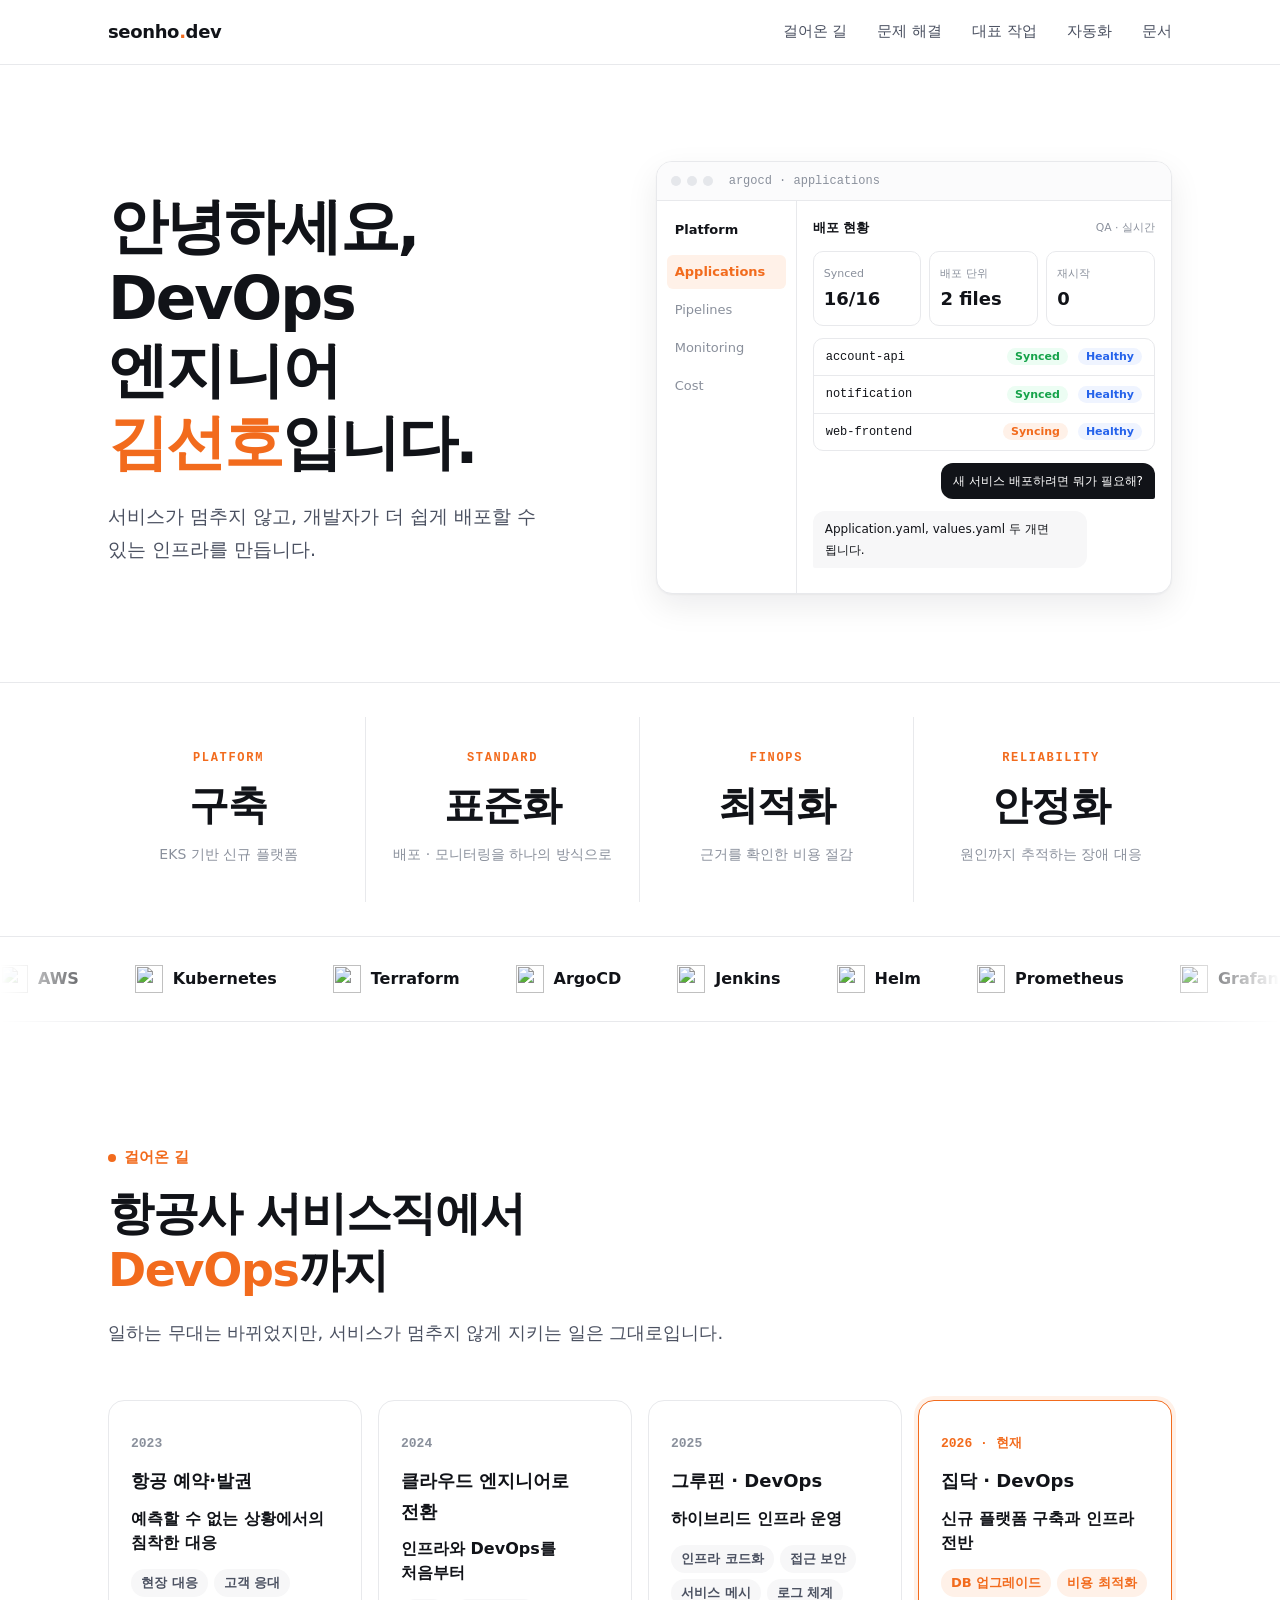
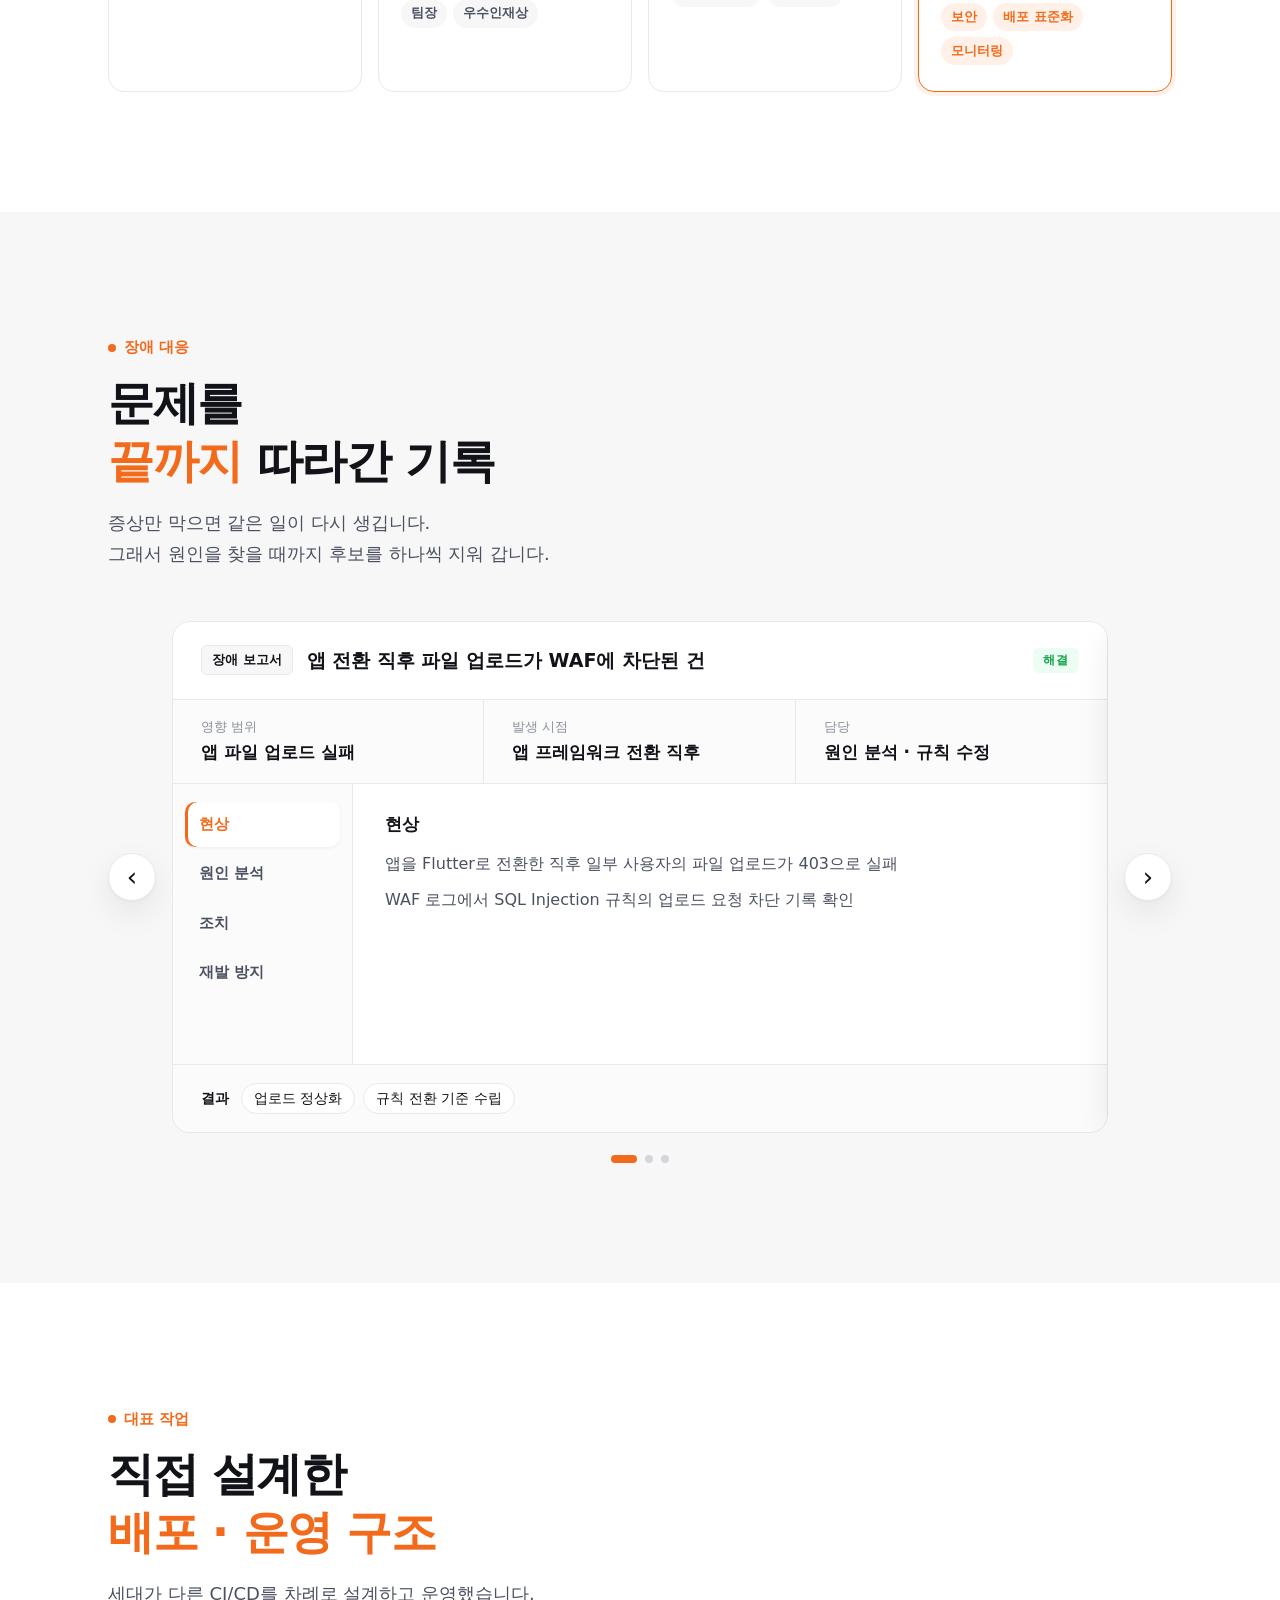
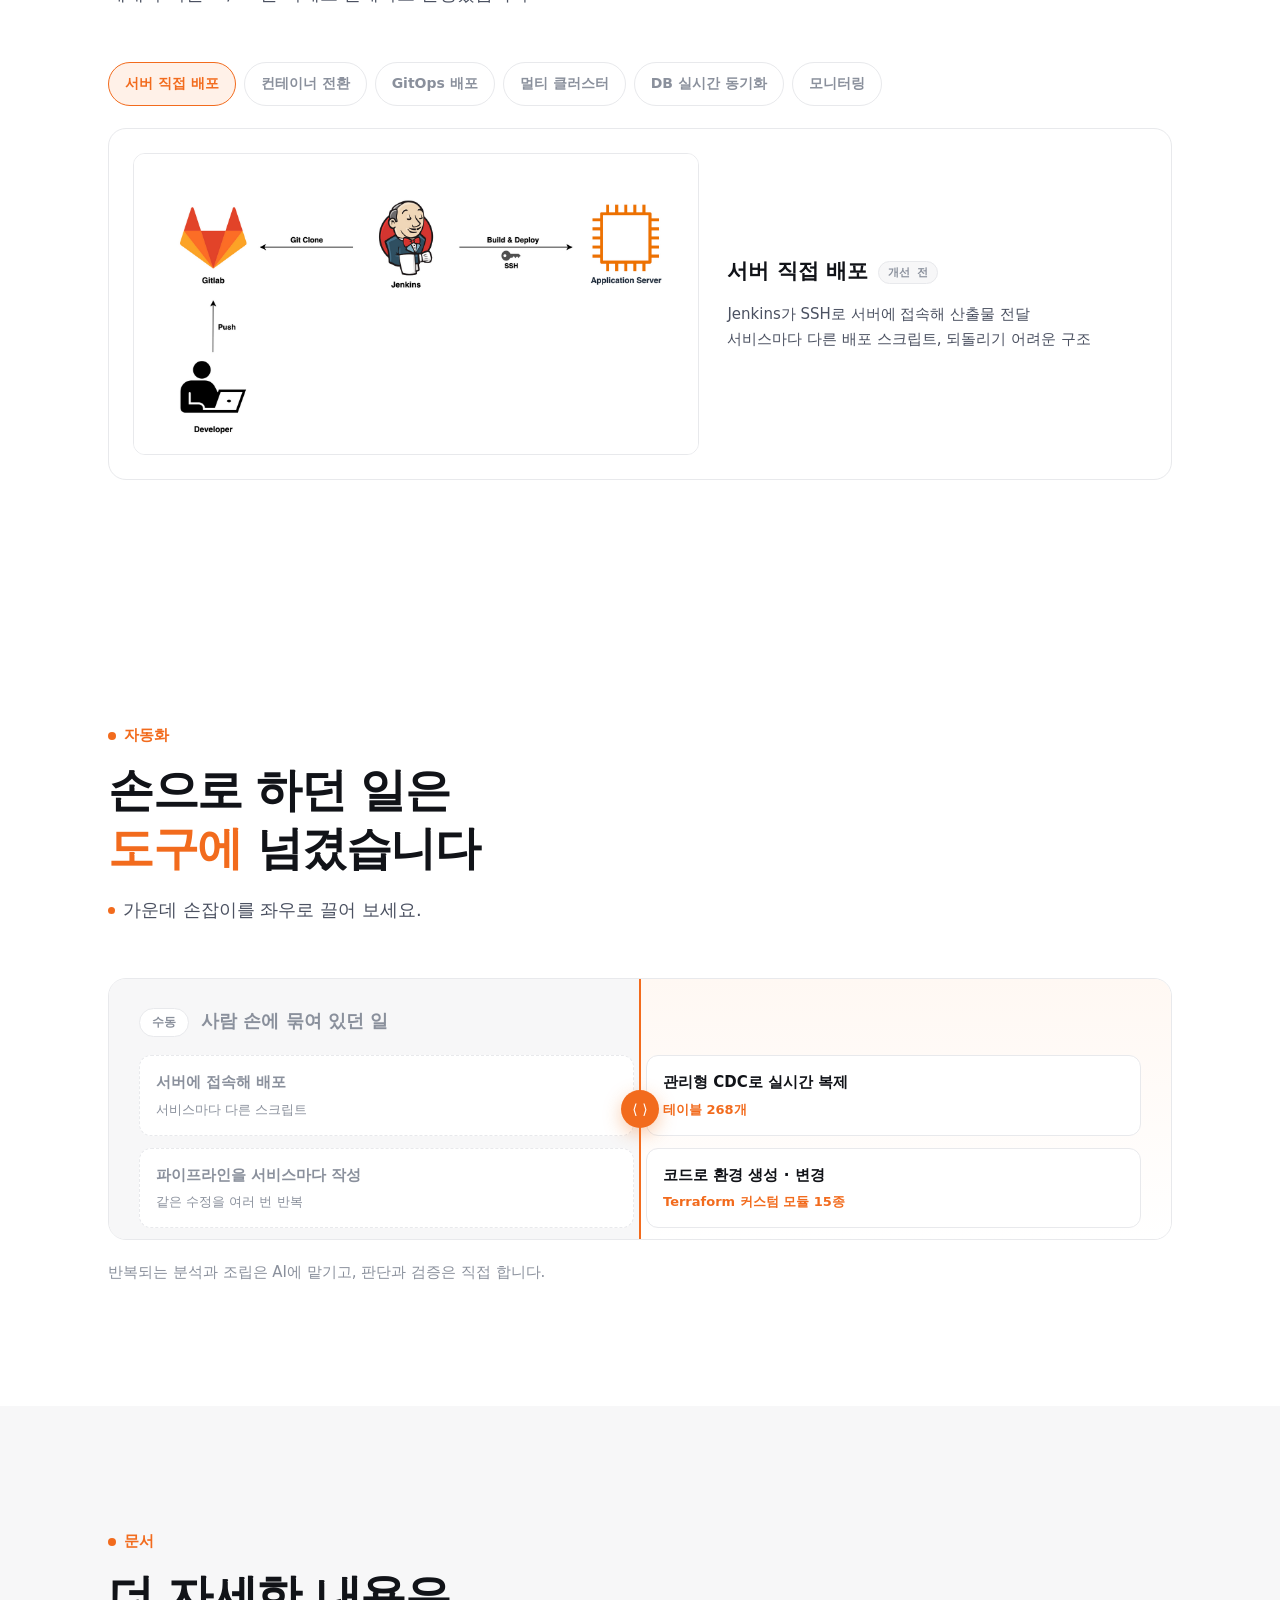
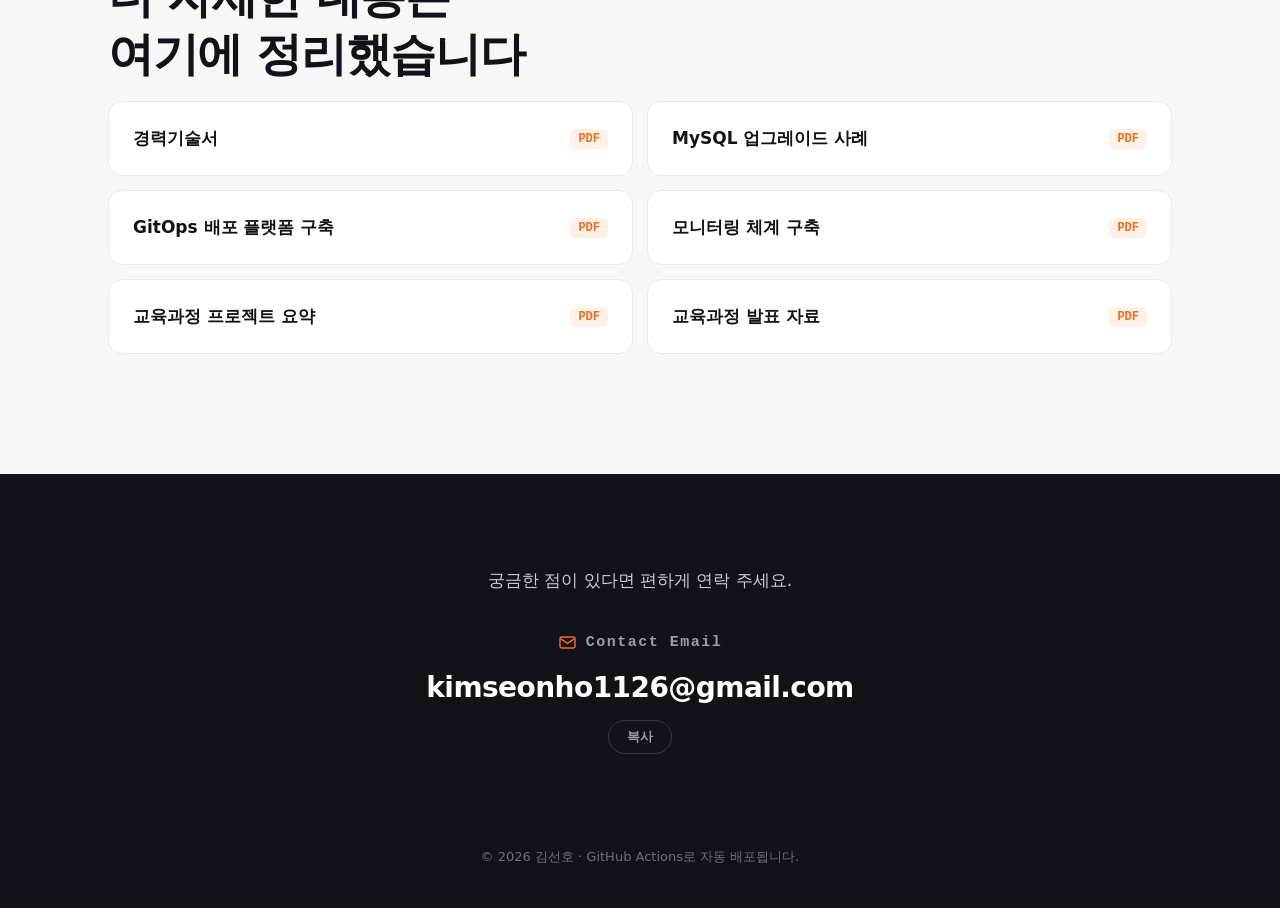
==== index.html @ 44453883 "deploy: initial (history reset)" ====
<!doctype html>
<html lang="ko">
<head>
<meta charset="utf-8">
<meta name="viewport" content="width=device-width, initial-scale=1">
<title>김선호 · DevOps Engineer</title>
<meta name="description" content="서비스가 멈추지 않고, 개발자가 더 쉽게 배포할 수 있는 인프라를 만드는 DevOps 엔지니어 김선호">
<meta property="og:title" content="김선호 · DevOps Engineer">
<meta property="og:description" content="AWS, Kubernetes, Terraform, GitOps 기반 인프라 구축과 운영">
<link rel="preconnect" href="https://cdn.jsdelivr.net" crossorigin>
<link rel="stylesheet" href="https://cdn.jsdelivr.net/gh/orioncactus/pretendard@v1.3.9/dist/web/variable/pretendardvariable-dynamic-subset.min.css">
<link rel="stylesheet" href="assets/style.css">
</head>
<body>
<a class="skip" href="#story">본문으로 건너뛰기</a>

<header class="top">
  <div class="wrap">
    <a href="#" class="logo">seonho<span class="accent">.</span>dev</a>
    <nav aria-label="섹션 이동">
      <a href="#story">걸어온 길</a><a href="#how">문제 해결</a><a href="#work">대표 작업</a><a href="#auto">자동화</a><a href="#docs">문서</a>
    </nav>
  </div>
</header>

<!-- HERO -->
<section class="hero">
  <div class="wrap">
    <div>
      <h1>안녕하세요,<br>DevOps 엔지니어<br><span class="accent">김선호</span>입니다.</h1>
      <p class="lead">서비스가 멈추지 않고, 개발자가 더 쉽게 배포할 수 있는 인프라를 만듭니다.</p>
    </div>

    <figure>
      <div class="mock">
        <div class="mock-bar" aria-hidden="true"><i></i><i></i><i></i><span id="mock-path">argocd · applications</span></div>
        <div class="mock-body">
          <div class="mock-side" role="tablist" aria-label="플랫폼 화면">
            <b>Platform</b>
            <button role="tab" class="on" aria-selected="true" aria-controls="tab-apps" data-path="argocd · applications">Applications</button>
            <button role="tab" aria-selected="false" aria-controls="tab-pipe" data-path="jenkins · pipelines">Pipelines</button>
            <button role="tab" aria-selected="false" aria-controls="tab-mon" data-path="grafana · monitoring">Monitoring</button>
            <button role="tab" aria-selected="false" aria-controls="tab-cost" data-path="billing · cost">Cost</button>
          </div>

          <div class="mock-main" id="tab-apps" role="tabpanel">
            <div class="mock-title">배포 현황 <small>QA · 실시간</small></div>
            <div class="kpis">
              <div><em>Synced</em><b>16/16</b></div>
              <div><em>배포 단위</em><b>2 files</b></div>
              <div><em>재시작</em><b>0</b></div>
            </div>
            <div class="apps">
              <div>account-api<span class="pill sync">Synced</span><span class="pill heal">Healthy</span></div>
              <div>notification<span class="pill sync">Synced</span><span class="pill heal">Healthy</span></div>
              <div>web-frontend<span class="pill run">Syncing</span><span class="pill heal">Healthy</span></div>
            </div>
            <div class="chat">새 서비스 배포하려면 뭐가 필요해?</div>
            <div class="chat bot">Application.yaml, values.yaml 두 개면 됩니다.</div>
          </div>

          <div class="mock-main" id="tab-pipe" role="tabpanel" hidden>
            <div class="mock-title">QA 배포 파이프라인 <small>Shared Library</small></div>
            <div class="stages">
              <span class="ok">Build</span><span class="ok">Push</span><span class="ok">GitOps</span><span class="ok">Sync</span>
            </div>
            <div class="apps">
              <div>#56 qa-917d21b3<span class="pill sync">Success</span><span class="pill heal">1m 42s</span></div>
              <div>#55 qa-3a9c01e4<span class="pill sync">Success</span><span class="pill heal">1m 38s</span></div>
              <div>#54 qa-8b72d6f0<span class="pill sync">Success</span><span class="pill heal">1m 51s</span></div>
            </div>
            <div class="chat bot">운영 배포는 승인 후 Deploy Job에서 진행됩니다.</div>
          </div>

          <div class="mock-main" id="tab-mon" role="tabpanel" hidden>
            <div class="mock-title">서비스 상태 <small>Prometheus · Loki</small></div>
            <div class="kpis">
              <div><em>Targets</em><b>30/30</b></div>
              <div><em>Service UP</em><b>40/40</b></div>
              <div><em>Firing</em><b>0</b></div>
            </div>
            <div class="spark" aria-hidden="true">
              <i style="height:38%"></i><i style="height:44%"></i><i style="height:40%"></i><i style="height:52%"></i><i style="height:47%"></i><i style="height:35%"></i><i style="height:42%"></i><i style="height:58%"></i><i style="height:45%"></i><i style="height:39%"></i><i style="height:50%"></i><i style="height:43%"></i><i style="height:36%"></i><i style="height:48%"></i><i style="height:41%"></i><i style="height:37%"></i>
            </div>
            <div class="chat bot">서비스 포트가 응답하지 않으면 Slack으로 바로 알립니다.</div>
          </div>

          <div class="mock-main" id="tab-cost" role="tabpanel" hidden>
            <div class="mock-title">RDS 월 비용 <small>업그레이드 전 · 후</small></div>
            <div class="bars">
              <div><span>Before</span><i style="width:100%"></i><b>100</b></div>
              <div><span>After</span><i class="after" style="width:43%"></i><b>43</b></div>
            </div>
            <div class="kpis two">
              <div><em>절감률</em><b>-57%</b></div>
              <div><em>유휴 리소스</em><b>정리</b></div>
            </div>
            <div class="chat bot">지우기 전에 트래픽 로그로 미사용부터 확인했습니다.</div>
          </div>
        </div>
      </div>
    </figure>
  </div>
</section>

<!-- 숫자 -->
<section class="stats" aria-label="주요 역량">
  <div class="wrap">
    <div><em>PLATFORM</em><b>구축</b><small>EKS 기반 신규 플랫폼</small></div>
    <div><em>STANDARD</em><b>표준화</b><small>배포 · 모니터링을 하나의 방식으로</small></div>
    <div><em>FINOPS</em><b>최적화</b><small>근거를 확인한 비용 절감</small></div>
    <div><em>RELIABILITY</em><b>안정화</b><small>원인까지 추적하는 장애 대응</small></div>
  </div>
</section>

<!-- 도구 로고 띠 -->
<div class="marquee" aria-label="주로 쓰는 도구">
  <ul>
    <li><img src="https://cdn.jsdelivr.net/gh/devicons/devicon@v2.16.0/icons/amazonwebservices/amazonwebservices-original-wordmark.svg" alt="">AWS</li>
    <li><img src="https://cdn.jsdelivr.net/gh/devicons/devicon@v2.16.0/icons/kubernetes/kubernetes-original.svg" alt="">Kubernetes</li>
    <li><img src="https://cdn.jsdelivr.net/gh/devicons/devicon@v2.16.0/icons/terraform/terraform-original.svg" alt="">Terraform</li>
    <li><img src="https://cdn.jsdelivr.net/gh/devicons/devicon@v2.16.0/icons/argocd/argocd-original.svg" alt="">ArgoCD</li>
    <li><img src="https://cdn.jsdelivr.net/gh/devicons/devicon@v2.16.0/icons/jenkins/jenkins-original.svg" alt="">Jenkins</li>
    <li><img src="https://cdn.jsdelivr.net/gh/devicons/devicon@v2.16.0/icons/helm/helm-original.svg" alt="">Helm</li>
    <li><img src="https://cdn.jsdelivr.net/gh/devicons/devicon@v2.16.0/icons/prometheus/prometheus-original.svg" alt="">Prometheus</li>
    <li><img src="https://cdn.jsdelivr.net/gh/devicons/devicon@v2.16.0/icons/grafana/grafana-original.svg" alt="">Grafana</li>
    <li><img src="https://cdn.jsdelivr.net/gh/devicons/devicon@v2.16.0/icons/docker/docker-original.svg" alt="">Docker</li>
    <li><img src="https://cdn.jsdelivr.net/gh/devicons/devicon@v2.16.0/icons/mysql/mysql-original.svg" alt="">MySQL</li>
    <li><img src="https://cdn.jsdelivr.net/gh/devicons/devicon@v2.16.0/icons/githubactions/githubactions-original.svg" alt="">GitHub Actions</li>
    <!-- 끊김 없이 흐르도록 한 번 더 -->
    <li aria-hidden="true"><img src="https://cdn.jsdelivr.net/gh/devicons/devicon@v2.16.0/icons/amazonwebservices/amazonwebservices-original-wordmark.svg" alt="">AWS</li>
    <li aria-hidden="true"><img src="https://cdn.jsdelivr.net/gh/devicons/devicon@v2.16.0/icons/kubernetes/kubernetes-original.svg" alt="">Kubernetes</li>
    <li aria-hidden="true"><img src="https://cdn.jsdelivr.net/gh/devicons/devicon@v2.16.0/icons/terraform/terraform-original.svg" alt="">Terraform</li>
    <li aria-hidden="true"><img src="https://cdn.jsdelivr.net/gh/devicons/devicon@v2.16.0/icons/argocd/argocd-original.svg" alt="">ArgoCD</li>
    <li aria-hidden="true"><img src="https://cdn.jsdelivr.net/gh/devicons/devicon@v2.16.0/icons/jenkins/jenkins-original.svg" alt="">Jenkins</li>
    <li aria-hidden="true"><img src="https://cdn.jsdelivr.net/gh/devicons/devicon@v2.16.0/icons/helm/helm-original.svg" alt="">Helm</li>
    <li aria-hidden="true"><img src="https://cdn.jsdelivr.net/gh/devicons/devicon@v2.16.0/icons/prometheus/prometheus-original.svg" alt="">Prometheus</li>
    <li aria-hidden="true"><img src="https://cdn.jsdelivr.net/gh/devicons/devicon@v2.16.0/icons/grafana/grafana-original.svg" alt="">Grafana</li>
    <li aria-hidden="true"><img src="https://cdn.jsdelivr.net/gh/devicons/devicon@v2.16.0/icons/docker/docker-original.svg" alt="">Docker</li>
    <li aria-hidden="true"><img src="https://cdn.jsdelivr.net/gh/devicons/devicon@v2.16.0/icons/mysql/mysql-original.svg" alt="">MySQL</li>
    <li aria-hidden="true"><img src="https://cdn.jsdelivr.net/gh/devicons/devicon@v2.16.0/icons/githubactions/githubactions-original.svg" alt="">GitHub Actions</li>
  </ul>
</div>

<!-- 걸어온 길 -->
<section id="story" class="section reveal">
  <div class="wrap">
    <p class="eyebrow">걸어온 길</p>
    <h2>항공사 서비스직에서<br><span class="accent">DevOps</span>까지</h2>
    <p class="sub">일하는 무대는 바뀌었지만, 서비스가 멈추지 않게 지키는 일은 그대로입니다.</p>
    <div class="road">
      <article>
        <span class="yr">2023</span>
        <h3>항공 예약·발권</h3>
        <p class="one">예측할 수 없는 상황에서의 침착한 대응</p>
        <ul class="chips"><li>현장 대응</li><li>고객 응대</li></ul>
      </article>
      <article>
        <span class="yr">2024</span>
        <h3>클라우드 엔지니어로 전환</h3>
        <p class="one">인프라와 DevOps를 처음부터</p>
        <ul class="chips"><li>팀장</li><li>우수인재상</li></ul>
      </article>
      <article>
        <span class="yr">2025</span>
        <h3>그루핀 · DevOps</h3>
        <p class="one">하이브리드 인프라 운영</p>
        <ul class="chips"><li>인프라 코드화</li><li>접근 보안</li><li>서비스 메시</li><li>로그 체계</li></ul>
      </article>
      <article class="now">
        <span class="yr">2026 · 현재</span>
        <h3>집닥 · DevOps</h3>
        <p class="one">신규 플랫폼 구축과 인프라 전반</p>
        <ul class="chips"><li>DB 업그레이드</li><li>비용 최적화</li><li>보안</li><li>배포 표준화</li><li>모니터링</li></ul>
      </article>
    </div>
  </div>
</section>

<!-- 문제 해결 -->
<section id="how" class="section alt reveal">
  <div class="wrap">
    <p class="eyebrow">장애 대응</p>
    <h2>문제를<br><span class="accent">끝까지</span> 따라간 기록</h2>
    <p class="sub">증상만 막으면 같은 일이 다시 생깁니다.<br>그래서 원인을 찾을 때까지 후보를 하나씩 지워 갑니다.</p>

    <div class="carousel" aria-roledescription="carousel" aria-label="문제 해결 기록">
      <button class="nav-btn prev" aria-label="이전 기록">‹</button>
      <div class="viewport"><div class="track">
      <article class="incident slide" aria-roledescription="slide" aria-label="앱 전환 직후 파일 업로드가 WAF에 차단된 건">
        <header class="inc-head"><span class="doc-type">장애 보고서</span><h3>앱 전환 직후 파일 업로드가 WAF에 차단된 건</h3><span class="inc-badge">해결</span></header>
        <dl class="inc-meta"><div><dt>영향 범위</dt><dd>앱 파일 업로드 실패</dd></div><div><dt>발생 시점</dt><dd>앱 프레임워크 전환 직후</dd></div><div><dt>담당</dt><dd>원인 분석 · 규칙 수정</dd></div></dl>
        <div class="doc-body">
          <div class="doc-tabs" role="tablist" aria-label="보고서 항목"><button role="tab" id="c1t0" aria-controls="c1p0" aria-selected="true" class="on">현상</button><button role="tab" id="c1t1" aria-controls="c1p1" aria-selected="false">원인 분석</button><button role="tab" id="c1t2" aria-controls="c1p2" aria-selected="false">조치</button><button role="tab" id="c1t3" aria-controls="c1p3" aria-selected="false">재발 방지</button></div>
          <div class="doc-panels">
            <div role="tabpanel" id="c1p0" aria-labelledby="c1t0"><h4>현상</h4><p>앱을 Flutter로 전환한 직후 일부 사용자의 파일 업로드가 403으로 실패</p><p>WAF 로그에서 SQL Injection 규칙의 업로드 요청 차단 기록 확인</p></div>
            <div role="tabpanel" id="c1p1" aria-labelledby="c1t1" hidden><h4>원인 분석</h4><p>새 HTTP 라이브러리의 업로드 구분자가 "----"로 시작해 SQL 주석 패턴으로 오인</p><p>30일치 로그 대조로 기존 라이브러리 요청은 미탐지, 새 라이브러리 요청은 등장 즉시 차단됨을 확인</p></div>
            <div role="tabpanel" id="c1p2" aria-labelledby="c1t2" hidden><h4>조치</h4><p>해당 규칙의 업로드 본문 검사만 관찰 모드로 전환</p><p>업로드 경로에만 예외를 두는 Custom Rule 추가, 나머지 요청은 기존대로 검사</p></div>
            <div role="tabpanel" id="c1p3" aria-labelledby="c1t3" hidden><h4>재발 방지</h4><p>예외 기준을 IP에서 경로·라벨 기준으로 변경</p><p>신규 규칙은 하루 동안 정상 트래픽 매칭 0건 확인 후 차단 전환</p><p>허용 IP 차단 시 상세 내역 Slack 자동 알림</p></div>
          </div>
        </div>
        <footer class="inc-foot"><span>결과</span><ul><li>업로드 정상화</li><li>규칙 전환 기준 수립</li></ul></footer>
      </article>
      <article class="incident slide" aria-roledescription="slide" aria-label="인증번호 메일이 최대 16분 늦게 도착한 건">
        <header class="inc-head"><span class="doc-type">장애 보고서</span><h3>인증번호 메일이 최대 16분 늦게 도착한 건</h3><span class="inc-badge">해결</span></header>
        <dl class="inc-meta"><div><dt>영향 범위</dt><dd>이메일 인증 지연</dd></div><div><dt>발생 시점</dt><dd>신규 알림 서비스 QA 검증 중</dd></div><div><dt>담당</dt><dd>원인 분석 · 검증</dd></div></dl>
        <div class="doc-body">
          <div class="doc-tabs" role="tablist" aria-label="보고서 항목"><button role="tab" id="c2t0" aria-controls="c2p0" aria-selected="true" class="on">현상</button><button role="tab" id="c2t1" aria-controls="c2p1" aria-selected="false">원인 분석</button><button role="tab" id="c2t2" aria-controls="c2p2" aria-selected="false">조치</button><button role="tab" id="c2t3" aria-controls="c2p3" aria-selected="false">재발 방지</button></div>
          <div class="doc-panels">
            <div role="tabpanel" id="c2p0" aria-labelledby="c2t0"><h4>현상</h4><p>인증번호 요청 API는 즉시 성공 응답, 실제 메일은 최대 12~16분 뒤 도착</p></div>
            <div role="tabpanel" id="c2p1" aria-labelledby="c2t1" hidden><h4>원인 분석</h4><p>알림 서비스 로그에서 DB 저장 실패 반복 확인</p><p>코드에 있는 컬럼이 QA DB 스키마에 미반영되어 저장 쿼리 실패</p><p>저장에 실패한 메시지가 큐에서 30초마다 재전달되며 재시도 반복</p></div>
            <div role="tabpanel" id="c2p2" aria-labelledby="c2t2" hidden><h4>조치</h4><p>누락 컬럼 추가 후 재시도 없이 0.2초 발송 확인</p><p>다른 데이터를 지운 상태에서도 즉시 처리되는지 확인해 유일한 원인으로 확정</p></div>
            <div role="tabpanel" id="c2p3" aria-labelledby="c2t3" hidden><h4>재발 방지</h4><p>전 환경 스키마 정식 반영 및 스키마 문서 갱신 요청</p><p>조사 중 발견한 별건 보고</p><p>메일 템플릿이 만료 시간 없는 캐시에만 존재해, 캐시 재시작 시 발송 실패 위험</p></div>
          </div>
        </div>
        <footer class="inc-foot"><span>결과</span><ul><li>발송 지연 16분 → 0.2초</li><li>숨은 장애 위험 사전 보고</li></ul></footer>
      </article>
      <article class="incident slide" aria-roledescription="slide" aria-label="매일 같은 시각 QA DB CPU가 70%까지 오른 건">
        <header class="inc-head"><span class="doc-type">장애 보고서</span><h3>매일 같은 시각 QA DB CPU가 70%까지 오른 건</h3><span class="inc-badge">해결</span></header>
        <dl class="inc-meta"><div><dt>영향 범위</dt><dd>QA DB 성능 저하</dd></div><div><dt>발생 기간</dt><dd>11일간 하루 두 번 반복</dd></div><div><dt>담당</dt><dd>원인 추적 · 조치</dd></div></dl>
        <div class="doc-body">
          <div class="doc-tabs" role="tablist" aria-label="보고서 항목"><button role="tab" id="c3t0" aria-controls="c3p0" aria-selected="true" class="on">현상</button><button role="tab" id="c3t1" aria-controls="c3p1" aria-selected="false">원인 분석</button><button role="tab" id="c3t2" aria-controls="c3p2" aria-selected="false">조치</button><button role="tab" id="c3t3" aria-controls="c3p3" aria-selected="false">재발 방지</button></div>
          <div class="doc-panels">
            <div role="tabpanel" id="c3p0" aria-labelledby="c3t0"><h4>현상</h4><p>매일 10시·18시 CPU가 평소 20%대에서 70%까지 상승</p><p>정확히 반복되는 시간 패턴으로 예약 작업 의심</p></div>
            <div role="tabpanel" id="c3p1" aria-labelledby="c3t1" hidden><h4>원인 분석</h4><p>VPC Flow Logs로 해당 시각 DB 접속 출처 범위 축소</p><p>서버 33대 크론, DB 이벤트 스케줄러, 애플리케이션 스케줄러 순으로 후보 제거</p><p>마지막으로 남은 Lambda 배치 디컴파일, 월별 통계 약 2만 건 삭제 후 재적재 로직 확인</p><p>해당 대량 변경이 실시간 복제로 그대로 전달되어 부하 발생</p></div>
            <div role="tabpanel" id="c3p2" aria-labelledby="c3t2" hidden><h4>조치</h4><p>운영팀과 테이블 사용 여부 확인 후 통계 테이블을 복제 대상에서 제외</p></div>
            <div role="tabpanel" id="c3p3" aria-labelledby="c3t3" hidden><h4>재발 방지</h4><p>복제 대상 테이블 추가·제외 시 확인 기준 정리</p><p>원인 분석 과정 문서화</p></div>
          </div>
        </div>
        <footer class="inc-foot"><span>결과</span><ul><li>반복 부하 원인 제거</li><li>복제 대상 관리 기준 수립</li></ul></footer>
      </article>
      </div></div>
      <button class="nav-btn next" aria-label="다음 기록">›</button>
    </div>
    <div class="dots" role="tablist" aria-label="기록 선택"></div>
  </div>
</section>

<!-- 대표 작업 -->
<section id="work" class="section reveal">
  <div class="wrap">
    <p class="eyebrow">대표 작업</p>
    <h2>직접 설계한<br><span class="accent">배포 · 운영 구조</span></h2>
    <p class="sub">세대가 다른 CI/CD를 차례로 설계하고 운영했습니다.</p>
    <div class="gal">
      <div class="gal-tabs" role="tablist" aria-label="아키텍처 목록">
        <button role="tab" class="on" aria-selected="true" aria-controls="arch-1">서버 직접 배포</button>
        <button role="tab" aria-selected="false" aria-controls="arch-2">컨테이너 전환</button>
        <button role="tab" aria-selected="false" aria-controls="arch-3">GitOps 배포</button>
        <button role="tab" aria-selected="false" aria-controls="arch-4">멀티 클러스터</button>
        <button role="tab" aria-selected="false" aria-controls="arch-5">DB 실시간 동기화</button>
        <button role="tab" aria-selected="false" aria-controls="arch-6">모니터링</button>
      </div>

      <figure class="arch" id="arch-1" role="tabpanel">
        <button class="arch-img" data-img="img/cicd-as-is.png" data-title="서버 직접 배포 (개선 전)">
          <img src="img/cicd-as-is.png" alt="Jenkins가 SSH로 애플리케이션 서버에 직접 배포하는 구조" loading="lazy">
          <span class="zoom">크게 보기</span>
        </button>
        <figcaption>
          <h3>서버 직접 배포 <em>개선 전</em></h3>
          <p>Jenkins가 SSH로 서버에 접속해 산출물 전달<br>서비스마다 다른 배포 스크립트, 되돌리기 어려운 구조</p>
        </figcaption>
      </figure>

      <figure class="arch" id="arch-2" role="tabpanel" hidden>
        <button class="arch-img" data-img="img/cicd-to-be.png" data-title="컨테이너 전환">
          <img src="img/cicd-to-be.png" alt="Gradle·Docker 빌드 산출물을 Nexus에 게시하고 Kubernetes로 배포하는 구조" loading="lazy">
          <span class="zoom">크게 보기</span>
        </button>
        <figcaption>
          <h3>컨테이너 전환</h3>
          <p>빌드 산출물을 Nexus에 게시하고 컨테이너로 배포<br>빌드와 배포 분리, Multi-stage 빌드로 이미지 경량화</p>
        </figcaption>
      </figure>

      <figure class="arch" id="arch-3" role="tabpanel" hidden>
        <button class="arch-img" data-img="img/cicd-gitops.png" data-title="GitOps 배포 파이프라인">
          <img src="img/cicd-gitops.png" alt="Jenkins가 이미지 태그를 커밋하고 ArgoCD가 변경을 감지해 EKS에 동기화하는 구조" loading="lazy">
          <span class="zoom">크게 보기</span>
        </button>
        <figcaption>
          <h3>GitOps 배포</h3>
          <p>Jenkins가 이미지 태그를 커밋하고 ArgoCD가 변경을 감지해 EKS에 동기화<br>신규 서비스 추가는 설정 파일 2개</p>
          <ul class="facts"><li><b>2<span> files</span></b>신규 서비스 배포</li><li><b>16<span>종</span></b>공용 라이브러리</li></ul>
        </figcaption>
      </figure>

      <figure class="arch" id="arch-4" role="tabpanel" hidden>
        <button class="arch-img" data-img="img/cicd-argocd.png" data-title="멀티 클러스터 배포">
          <img src="img/cicd-argocd.png" alt="DevOps 계정의 ArgoCD 한 곳에서 QA와 운영 EKS 클러스터로 배포하는 구조" loading="lazy">
          <span class="zoom">크게 보기</span>
        </button>
        <figcaption>
          <h3>멀티 클러스터</h3>
          <p>ArgoCD 한 곳에서 QA · 운영 클러스터로 배포<br>운영 배포는 승인 게이트 통과 후 진행</p>
          <ul class="facts"><li><b>15<span>종</span></b>Terraform 모듈</li><li><b>승인 게이트</b>운영 배포 통제</li></ul>
        </figcaption>
      </figure>

      <figure class="arch" id="arch-5" role="tabpanel" hidden>
        <button class="arch-img" data-img="img/db-sync.png" data-title="DB 실시간 동기화">
          <img src="img/db-sync.png" alt="Database Migration Service와 VPC Peering으로 운영 DB를 QA DB에 실시간 복제하는 구조" loading="lazy">
          <span class="zoom">크게 보기</span>
        </button>
        <figcaption>
          <h3>DB 실시간 동기화</h3>
          <p>매일 덤프하던 QA 동기화를 관리형 복제로 전환<br>Aurora MySQL 8.0 업그레이드로 연장 지원 비용 제거</p>
          <ul class="facts"><li><b>57<span>%</span></b>RDS 월 비용 절감</li><li><b>268<span>개</span></b>테이블 실시간 복제</li></ul>
        </figcaption>
      </figure>

      <figure class="arch" id="arch-6" role="tabpanel" hidden>
        <button class="arch-img" data-img="img/monitoring.png" data-title="모니터링 스택">
          <img src="img/monitoring.png" alt="Node Exporter와 Promtail로 수집한 지표·로그를 Prometheus와 Loki로 모아 Grafana에서 보는 구조" loading="lazy">
          <span class="zoom">크게 보기</span>
        </button>
        <figcaption>
          <h3>모니터링</h3>
          <p>상용 에이전트 장애 이후 오픈소스로 재구축<br>TCP probe로 서비스 단위 장애 감지</p>
          <ul class="facts"><li><b>30<span>대</span></b>운영 서버 적용</li><li><b>포트 단위</b>서비스 UP · DOWN</li></ul>
        </figcaption>
      </figure>
    </div>
  </div>
</section>

<!-- 자동화 -->
<section id="auto" class="section reveal">
  <div class="wrap">
    <p class="eyebrow">자동화</p>
    <h2>손으로 하던 일은<br><span class="accent">도구에</span> 넘겼습니다</h2>
    <p class="sub hint">가운데 손잡이를 좌우로 끌어 보세요.</p>

    <div class="split" style="--x:50%">
      <div class="split-pane manual">
        <div class="split-head"><span class="tag">수동</span><h3>사람 손에 묶여 있던 일</h3></div>
        <ul>
          <li><b>서버에 접속해 배포</b><span>서비스마다 다른 스크립트</span></li>
          <li><b>야간 덤프 후 적재</b><span>다음 날 데이터로 테스트</span></li>
          <li><b>파이프라인을 서비스마다 작성</b><span>같은 수정을 여러 번 반복</span></li>
          <li><b>콘솔에서 리소스 직접 생성</b><span>환경마다 설정이 어긋남</span></li>
        </ul>
      </div>
      <div class="split-pane auto">
        <div class="split-head"><span class="tag">자동</span><h3>도구가 대신 하는 일</h3></div>
        <ul>
          <li><b>커밋 한 번으로 배포</b><span>설정 파일 2개로 서비스 추가</span></li>
          <li><b>관리형 CDC로 실시간 복제</b><span>테이블 268개</span></li>
          <li><b>공용 함수로 파이프라인 구성</b><span>원자 함수 7 · 조합 템플릿 4</span></li>
          <li><b>코드로 환경 생성 · 변경</b><span>Terraform 커스텀 모듈 15종</span></li>
        </ul>
      </div>
      <button class="split-handle" role="slider" tabindex="0" aria-label="수동과 자동 비교"
              aria-valuemin="0" aria-valuemax="100" aria-valuenow="50">⟨ ⟩</button>
    </div>

    <p class="ai-line">반복되는 분석과 조립은 AI에 맡기고, 판단과 검증은 직접 합니다.</p>
  </div>
</section>

<!-- 문서 -->
<section id="docs" class="section alt reveal">
  <div class="wrap">
    <p class="eyebrow">문서</p>
    <h2>더 자세한 내용은<br>여기에 정리했습니다</h2>
    <div class="docs">
      <button data-pdf="docs/career.pdf" data-title="경력기술서">경력기술서<span>PDF</span></button>
      <button data-pdf="docs/mysql-upgrade.pdf" data-title="MySQL 업그레이드">MySQL 업그레이드 사례<span>PDF</span></button>
      <button data-pdf="docs/gitops-platform.pdf" data-title="GitOps 배포 플랫폼">GitOps 배포 플랫폼 구축<span>PDF</span></button>
      <button data-pdf="docs/monitoring.pdf" data-title="모니터링 구축">모니터링 체계 구축<span>PDF</span></button>
      <button data-pdf="docs/edu-project-summary.pdf" data-title="교육과정 프로젝트 요약">교육과정 프로젝트 요약<span>PDF</span></button>
      <button data-pdf="docs/edu-portfolio.pdf" data-title="교육과정 발표 자료">교육과정 발표 자료<span>PDF</span></button>
    </div>
  </div>
</section>

<!-- 마무리 -->
<section class="final">
  <div class="wrap">
    <p>궁금한 점이 있다면 편하게 연락 주세요.</p>
    <p class="mail-label">
      <svg viewBox="0 0 24 24" fill="none" stroke="currentColor" stroke-width="1.8" stroke-linecap="round" stroke-linejoin="round" aria-hidden="true">
        <rect x="2.5" y="5" width="19" height="14" rx="2.5"/>
        <path d="M3.5 7.5l8.5 5.5 8.5-5.5"/>
      </svg>
      Contact Email
    </p>
    <div class="mail">
      <span id="mail-text">kimseonho1126@gmail.com</span>
      <button id="mail-copy" aria-label="이메일 주소 복사">복사</button>
    </div>
  </div>
</section>
<footer class="foot">© 2026 김선호 · GitHub Actions로 자동 배포됩니다.</footer>

<dialog id="viewer" aria-labelledby="viewer-title">
  <div class="viewer-bar">
    <strong id="viewer-title"></strong>
    <span><a id="viewer-open" target="_blank" rel="noopener">새 탭에서 열기</a><button id="viewer-close" aria-label="닫기">✕</button></span>
  </div>
  <iframe id="viewer-frame" title="PDF 문서"></iframe>
</dialog>

<dialog id="imgbox" aria-labelledby="imgbox-title">
  <div class="viewer-bar">
    <strong id="imgbox-title"></strong>
    <span><a id="imgbox-open" target="_blank" rel="noopener">새 탭에서 열기</a><button id="imgbox-close" aria-label="닫기">✕</button></span>
  </div>
  <div class="imgbox-body"><img id="imgbox-img" alt=""></div>
</dialog>

<script src="assets/main.js"></script>
</body>
</html>
---- assets/style.css ----
:root {
  --bg: #ffffff;
  --alt: #f7f7f8;
  --ink: #111318;
  --text: #4b5161;
  --muted: #8a909c;
  --line: #e8e9ec;
  --accent: #f26b1d;
  --accent-soft: #fff1e8;
  --ok: #16a34a;
  --font: "Pretendard Variable", Pretendard, "Apple SD Gothic Neo", system-ui, sans-serif;
  --mono: "SF Mono", Menlo, Consolas, monospace;
  --shadow: 0 1px 2px rgba(17,19,24,.04), 0 12px 32px rgba(17,19,24,.08);
}
* { box-sizing: border-box; margin: 0; padding: 0; }
html { scroll-behavior: smooth; scroll-padding-top: 72px; }
body { background: var(--bg); color: var(--text); font: 17px/1.7 var(--font); word-break: keep-all; -webkit-font-smoothing: antialiased; }
a { color: inherit; text-decoration: none; }
button { font: inherit; color: inherit; background: none; border: 0; cursor: pointer; }
:focus-visible { outline: 2px solid var(--accent); outline-offset: 3px; border-radius: 6px; }
.skip { position: absolute; left: -9999px; }
.skip:focus { left: 16px; top: 16px; z-index: 99; background: var(--accent); color: #fff; padding: 8px 12px; }
.wrap { max-width: 1120px; margin: 0 auto; padding: 0 28px; }
.accent { color: var(--accent); }

/* 헤더 */
.top { position: sticky; top: 0; z-index: 30; background: rgba(255,255,255,.85); backdrop-filter: blur(12px); border-bottom: 1px solid var(--line); }
.top .wrap { display: flex; align-items: center; justify-content: space-between; height: 64px; }
.logo { font-weight: 800; font-size: 18px; color: var(--ink); letter-spacing: -.02em; }
.top nav { display: flex; gap: 30px; font-size: 15px; font-weight: 500; }
.top nav a:hover { color: var(--ink); }
.cta { display: inline-flex; align-items: center; gap: 6px; background: var(--accent); color: #fff; font-weight: 700; font-size: 15px;
       padding: 10px 18px; border-radius: 10px; transition: transform .15s, box-shadow .15s; }
.cta:hover { transform: translateY(-1px); box-shadow: 0 8px 20px rgba(242,107,29,.3); }

/* HERO */
.hero { padding: 96px 0 88px; }
.hero .wrap { display: grid; grid-template-columns: 1fr 1.05fr; gap: 56px; align-items: center; }
.hero h1 { color: var(--ink); font-size: clamp(38px, 5.2vw, 60px); font-weight: 800; line-height: 1.2; letter-spacing: -.035em; }
.lead { margin-top: 22px; font-size: 19px; max-width: 460px; }

/* HERO 목업: GitOps 배포 화면 */
.mock { border-radius: 16px; background: #fff; border: 1px solid var(--line); box-shadow: var(--shadow); overflow: hidden; font-size: 13px; }
.mock-bar { display: flex; align-items: center; gap: 6px; padding: 12px 14px; border-bottom: 1px solid var(--line); background: #fbfbfc; }
.mock-bar i { width: 10px; height: 10px; border-radius: 50%; background: #e5e7eb; }
.mock-bar span { margin-left: 10px; color: var(--muted); font: 12px var(--mono); }
.mock-body { display: grid; grid-template-columns: 140px 1fr; height: 392px; }  /* 탭 전환 시 높이 고정 → 왼쪽 제목 흔들림 방지 */
.mock-side { border-right: 1px solid var(--line); padding: 14px 10px; display: flex; flex-direction: column; gap: 4px; }
.mock-side b { font-size: 13px; color: var(--ink); padding: 4px 8px 10px; }
.mock-side span { padding: 6px 8px; border-radius: 6px; color: var(--muted); }
.mock-side span.on { background: var(--accent-soft); color: var(--accent); font-weight: 700; }
.mock-main { padding: 16px; display: flex; flex-direction: column; gap: 12px; overflow: hidden; }
.mock-title { display: flex; justify-content: space-between; align-items: center; color: var(--ink); font-weight: 700; }
.mock-title small { font-weight: 500; color: var(--muted); }
.kpis { display: grid; grid-template-columns: repeat(3, 1fr); gap: 8px; }
.kpis.two { grid-template-columns: repeat(2, 1fr); }
.kpis div { border: 1px solid var(--line); border-radius: 10px; padding: 10px; }
.kpis em { font-style: normal; color: var(--muted); font-size: 11px; }
.kpis b { display: block; color: var(--ink); font-size: 18px; }
.apps { border: 1px solid var(--line); border-radius: 10px; overflow: hidden; }
.apps div { display: grid; grid-template-columns: 1fr auto auto; gap: 10px; align-items: center; padding: 8px 12px; border-bottom: 1px solid var(--line); font-family: var(--mono); font-size: 12px; color: var(--ink); }
.apps div:last-child { border-bottom: 0; }
.pill { font: 600 11px var(--font); padding: 2px 8px; border-radius: 999px; }
.pill.sync { color: var(--ok); background: #ecfdf3; }
.pill.heal { color: #2563eb; background: #eff4ff; }
.pill.run { color: var(--accent); background: var(--accent-soft); }
.chat { align-self: flex-end; max-width: 80%; background: var(--ink); color: #fff; padding: 8px 12px; border-radius: 12px 12px 2px 12px; font-size: 12px; }
.chat.bot { align-self: flex-start; background: var(--alt); color: var(--ink); border-radius: 12px 12px 12px 2px; }
.mock-cap { margin-top: 12px; text-align: center; font-size: 13px; color: var(--muted); }

/* 숫자 띠 */
.stats { border-block: 1px solid var(--line); }
.stats .wrap { display: grid; grid-template-columns: repeat(4, 1fr); }
.stats div { padding: 34px 12px; text-align: center; border-right: 1px solid var(--line); }
.stats div:last-child { border-right: 0; }
.stats b { display: block; color: var(--ink); font-size: clamp(28px, 3.4vw, 40px); font-weight: 800; letter-spacing: -.02em; }
.stats b span { color: var(--accent); }
.stats em { display: block; font: 700 12px var(--mono); letter-spacing: .14em; color: var(--accent); font-style: normal; margin-bottom: 6px; }
.stats small { font-size: 14px; color: var(--muted); }

/* 로고 띠 */
.marquee { overflow: hidden; padding: 28px 0; background: #fff; border-bottom: 1px solid var(--line);
           -webkit-mask-image: linear-gradient(90deg, transparent, #000 10%, #000 90%, transparent); mask-image: linear-gradient(90deg, transparent, #000 10%, #000 90%, transparent); }
.marquee ul { list-style: none; display: flex; gap: 56px; width: max-content; animation: slide 36s linear infinite; }
.marquee li { display: flex; align-items: center; gap: 10px; font-weight: 700; color: var(--ink); font-size: 16px; white-space: nowrap; }
.marquee img { width: 28px; height: 28px; }
@keyframes slide { to { transform: translateX(-50%); } }

/* 섹션 공통 */
.section { padding: 120px 0; }
.section.alt { background: var(--alt); }
.eyebrow { display: inline-flex; align-items: center; gap: 8px; color: var(--accent); font-size: 15px; font-weight: 700; }
.eyebrow::before { content: ""; width: 8px; height: 8px; border-radius: 50%; background: var(--accent); }
.section h2 { margin: 14px 0 18px; color: var(--ink); font-size: clamp(30px, 4vw, 46px); font-weight: 800; line-height: 1.25; letter-spacing: -.03em; }
.sub { font-size: 18px; margin-bottom: 52px; max-width: 640px; }
h3 { color: var(--ink); font-weight: 700; }

/* 걸어온 길 */
.road { display: grid; grid-template-columns: repeat(4, 1fr); gap: 16px; }
.road article { background: #fff; border: 1px solid var(--line); border-radius: 16px; padding: 26px 22px; transition: transform .2s, box-shadow .2s; }
.road article:hover { transform: translateY(-4px); box-shadow: var(--shadow); }
.road .yr { font: 700 13px var(--mono); color: var(--muted); }
.road h3 { font-size: 18px; margin: 10px 0 10px; }
.road p { font-size: 15px; }
.road .one { color: var(--ink); font-weight: 600; font-size: 16px; line-height: 1.5; }
.chips { list-style: none; display: flex; flex-wrap: wrap; gap: 6px; margin-top: 14px; }
.chips li { font-size: 13px; font-weight: 600; color: var(--text); background: var(--alt); padding: 3px 10px; border-radius: 999px; }
.road .now .chips li { color: var(--accent); background: var(--accent-soft); }
.road .now { border-color: var(--accent); box-shadow: 0 0 0 4px var(--accent-soft); }
.road .now .yr { color: var(--accent); }

/* 장애 기록 */
.incident { background: #fff; border: 1px solid var(--line); border-radius: 18px; box-shadow: var(--shadow); overflow: hidden; }
.inc-head { display: flex; align-items: center; gap: 14px; flex-wrap: wrap; padding: 22px 28px; border-bottom: 1px solid var(--line); }
.inc-head h3 { flex: 1; min-width: 240px; font-size: 19px; }
.inc-id { font: 700 12px var(--mono); letter-spacing: .12em; color: #dc2626; background: #fef2f2; padding: 4px 10px; border-radius: 6px; }
.inc-badge { font: 700 12px var(--mono); letter-spacing: .08em; color: var(--ok); background: #ecfdf3; padding: 4px 10px; border-radius: 6px; }
.inc-meta { display: grid; grid-template-columns: repeat(3, 1fr); border-bottom: 1px solid var(--line); background: #fbfbfc; }
.inc-meta div { padding: 16px 28px; border-right: 1px solid var(--line); }
.inc-meta div:last-child { border-right: 0; }
.inc-meta dt { font-size: 13px; color: var(--muted); }
.inc-meta dd { color: var(--ink); font-weight: 600; }
.inc-steps { list-style: none; padding: 8px 28px; }
.inc-steps li { display: grid; grid-template-columns: 96px 1fr; gap: 20px; padding: 18px 0; border-bottom: 1px dashed var(--line); }
.inc-steps li:last-child { border-bottom: 0; }
.step { justify-self: start; align-self: start; font-size: 13px; font-weight: 700; color: var(--ink); background: var(--alt); padding: 4px 12px; border-radius: 999px; }
.step.done { color: #fff; background: var(--accent); }
.inc-steps p { font-size: 16px; }
.inc-foot { display: flex; align-items: center; gap: 12px; flex-wrap: wrap; padding: 18px 28px; border-top: 1px solid var(--line); background: #fbfbfc; font-size: 14px; color: var(--muted); }
.inc-foot ul { list-style: none; display: flex; gap: 8px; flex-wrap: wrap; }
.inc-foot li { color: var(--ink); background: #fff; border: 1px solid var(--line); padding: 3px 12px; border-radius: 999px; }

/* 대표 작업: 아키텍처 갤러리 */
.gal-tabs { display: flex; flex-wrap: wrap; gap: 8px; margin-bottom: 22px; }
.gal-tabs button { padding: 9px 16px; border: 1px solid var(--line); border-radius: 999px; background: #fff; color: var(--muted); font-weight: 700; font-size: 14px; transition: border-color .2s, color .2s, background .2s; }
.gal-tabs button:hover { color: var(--ink); border-color: var(--ink); }
.gal-tabs button.on { background: var(--accent-soft); border-color: var(--accent); color: var(--accent); }
.arch { display: grid; grid-template-columns: 1.35fr 1fr; gap: 28px; align-items: center; background: #fff; border: 1px solid var(--line); border-radius: 18px; padding: 24px; }
.arch[hidden] { display: none; }   /* [hidden]이 display:grid에 밀리지 않게 */
.arch-img { display: block; position: relative; padding: 0; background: var(--alt); border: 1px solid var(--line); border-radius: 12px; overflow: hidden; cursor: zoom-in; }
.arch-img img { display: block; width: 100%; height: 300px; object-fit: contain; object-position: center; background: #fff; }
.arch-img .zoom { position: absolute; right: 10px; bottom: 10px; padding: 5px 10px; border-radius: 999px; background: rgba(17,19,24,.78); color: #fff; font: 600 12px var(--font); opacity: 0; transition: opacity .2s; }
.arch-img:hover .zoom, .arch-img:focus-visible .zoom { opacity: 1; }
.arch figcaption { display: flex; flex-direction: column; gap: 12px; }
.arch figcaption h3 { font-size: 21px; display: flex; align-items: center; gap: 10px; }
.arch figcaption h3 em { font: 600 11px var(--mono); font-style: normal; color: var(--muted); background: var(--alt); border: 1px solid var(--line); border-radius: 999px; padding: 3px 9px; }
.arch figcaption p { font-size: 15px; }
.facts { list-style: none; display: flex; gap: 22px; padding-top: 6px; }
.facts b { display: block; color: var(--ink); font-size: 22px; font-weight: 800; }
.facts b span { color: inherit; }
.facts li { font-size: 13px; color: var(--muted); }

/* 자동화: 수동 · 자동 비교 슬라이더 */
.hint { display: flex; align-items: center; gap: 8px; }
.hint::before { content: ""; width: 7px; height: 7px; border-radius: 50%; background: var(--accent); }
.split { position: relative; height: 262px; border: 1px solid var(--line); border-radius: 18px; overflow: hidden; background: #fff; touch-action: pan-y; }
.split-pane { position: absolute; inset: 0; padding: 26px 30px; display: flex; flex-direction: column; gap: 18px; }
.split.dragging .split-pane, .split.dragging .split-handle { transition: none; }
.split-pane.manual { background: var(--alt); clip-path: inset(0 calc(100% - var(--x)) 0 0); }
.split-pane.auto { background: linear-gradient(180deg, #fff8f3, #fff); clip-path: inset(0 0 0 var(--x)); }
.split-head { display: flex; align-items: center; gap: 12px; }
.split-head h3 { font-size: 18px; color: var(--muted); white-space: nowrap; }
.split-pane.auto .split-head h3 { color: var(--ink); }
.split-pane .tag { font: 700 12px var(--mono); padding: 5px 12px; border-radius: 999px; background: #fff; border: 1px solid var(--line); color: var(--muted); }
.split-pane.auto .tag { background: var(--accent-soft); border-color: var(--accent); color: var(--accent); }
.split-pane ul { list-style: none; display: grid; grid-template-columns: repeat(2, minmax(0, 1fr)); gap: 12px; }
.split-pane li { padding: 14px 16px; border: 1px solid var(--line); border-radius: 12px; background: #fff; }
.split-pane.manual li { background: #fff; border-style: dashed; }
.split-pane b { display: block; font-size: 15px; color: var(--muted); font-weight: 700; white-space: nowrap; }
.split-pane span { display: block; margin-top: 3px; font-size: 13px; color: var(--muted); white-space: nowrap; }
.split-pane.auto b { color: var(--ink); }
.split-pane.auto span { color: var(--accent); font-weight: 600; }
.split-handle { position: absolute; top: 50%; left: var(--x); width: 38px; height: 38px; margin: -19px 0 0 -19px; z-index: 3;
                display: flex; align-items: center; justify-content: center; gap: 4px; border-radius: 50%;
                background: var(--accent); color: #fff; font-size: 14px; line-height: 1; cursor: col-resize;
                box-shadow: 0 6px 18px rgba(240,120,40,.38); }
.split-handle::before { content: ""; position: absolute; left: 50%; top: -400px; bottom: -400px; width: 2px; margin-left: -1px; background: var(--accent); z-index: -1; }
.split-handle:focus-visible { outline: 2px solid var(--ink); outline-offset: 3px; }
.ai-line { margin-top: 20px; font-size: 15px; color: var(--muted); }

/* 이미지 라이트박스 */
.imgbox-body { flex: 1; overflow: auto; background: var(--alt); display: flex; align-items: center; justify-content: center; padding: 16px; }
.imgbox-body img { max-width: 100%; height: auto; background: #fff; border-radius: 8px; }

/* 문서 */
.docs { display: grid; grid-template-columns: repeat(2, 1fr); gap: 14px; }
.docs button { display: flex; justify-content: space-between; align-items: center; text-align: left; padding: 22px 24px; background: #fff;
               border: 1px solid var(--line); border-radius: 14px; font-weight: 700; color: var(--ink); transition: border-color .2s, transform .2s; }
.docs button:hover { border-color: var(--accent); transform: translateY(-2px); }
.docs span { font: 600 12px var(--mono); color: var(--accent); background: var(--accent-soft); padding: 3px 8px; border-radius: 6px; }

/* 마지막 CTA */
.final { background: var(--ink); color: #c9ccd3; text-align: center; padding: 92px 0; }
.final p { font-size: 17px; }
.final .mail-label { display: inline-flex; align-items: center; gap: 9px; margin-top: 38px; font: 700 15px var(--mono); letter-spacing: .1em; color: #9aa0aa; }
.final .mail-label svg { width: 19px; height: 19px; color: var(--accent); }
.final .mail { display: flex; flex-direction: column; align-items: center; gap: 16px; margin-top: 10px; }
.final .mail span { font: 700 clamp(22px, 2.6vw, 28px) var(--font); letter-spacing: -.02em; color: #fff; user-select: all; }
.final .mail button { font: 600 13px var(--font); color: #9aa0aa; border: 1px solid #343944; border-radius: 999px; padding: 7px 18px; transition: color .2s, border-color .2s; }
.final .mail button:hover { color: #fff; border-color: #6b7280; }
.final .mail button.done { color: var(--accent); border-color: var(--accent); }
.foot { background: var(--ink); color: #6b7080; text-align: center; font-size: 13px; padding: 0 0 40px; }

/* 스크롤 등장 */
.reveal { opacity: 0; transform: translateY(24px); transition: opacity .7s ease, transform .7s ease; }
.reveal.shown { opacity: 1; transform: none; }

/* PDF 뷰어 */
dialog { width: min(1040px, 94vw); height: 92vh; margin: auto; padding: 0; overflow: hidden; border: 0; border-radius: 16px; box-shadow: 0 30px 80px rgba(0,0,0,.3); }
dialog::backdrop { background: rgba(17,19,24,.55); backdrop-filter: blur(3px); }
dialog[open] { display: flex; flex-direction: column; }
.viewer-bar { display: flex; justify-content: space-between; align-items: center; padding: 12px 18px; border-bottom: 1px solid var(--line); font-size: 15px; color: var(--ink); }
.viewer-bar span { display: flex; gap: 18px; align-items: center; }
.viewer-bar a { color: var(--accent); font-weight: 700; }
dialog iframe { flex: 1; width: 100%; border: 0; }

/* 반응형 */
@media (max-width: 960px) {
  .hero .wrap { grid-template-columns: 1fr; }
  .road { grid-template-columns: repeat(2, 1fr); }
  .arch { grid-template-columns: 1fr; }
}
@media (max-width: 640px) {
  body { font-size: 16px; }
  .top nav { display: none; }
  .hero { padding: 64px 0; }
  .section { padding: 84px 0; }
  .stats .wrap { grid-template-columns: repeat(2, 1fr); }
  .stats div:nth-child(2) { border-right: 0; }
  .stats div:nth-child(-n+2) { border-bottom: 1px solid var(--line); }
  .road, .docs { grid-template-columns: 1fr; }
  .split { height: 470px; }
  .split-pane { padding: 20px; }
  .split-pane ul { grid-template-columns: 1fr; }
  .split-pane.auto li, .split-pane.auto .split-head { text-align: right; justify-content: flex-end; }
  .split-pane b, .split-pane span { white-space: normal; }
  .split-head h3 { font-size: 16px; white-space: normal; }
  .facts { flex-wrap: wrap; gap: 16px; }
  .mock-body { grid-template-columns: 1fr; }
  .mock-side { display: none; }
  .inc-meta { grid-template-columns: 1fr; }
  .inc-meta div { border-right: 0; border-bottom: 1px solid var(--line); }
  .inc-steps li { grid-template-columns: 1fr; gap: 8px; }
}
@media (prefers-reduced-motion: reduce) {
  html { scroll-behavior: auto; }
  .reveal { opacity: 1; transform: none; }
  * { animation: none !important; transition: none !important; }
}

/* HERO 목업 탭 */
.mock-side button { text-align: left; padding: 6px 8px; border-radius: 6px; color: var(--muted); font-size: 13px; transition: background .15s, color .15s; }
.mock-side button:hover { background: var(--alt); color: var(--ink); }
.mock-side button.on { background: var(--accent-soft); color: var(--accent); font-weight: 700; }
.mock-main[hidden] { display: none; }
.mock-main { animation: fade .25s ease; }
@keyframes fade { from { opacity: 0; transform: translateY(4px); } }
.stages { display: flex; flex-wrap: nowrap; gap: 6px; }
.stages span { font: 600 11px var(--mono); padding: 6px 8px; border-radius: 6px; background: #ecfdf3; color: var(--ok); white-space: nowrap; }
.stages span::before { content: "✓ "; }
.spark { display: flex; align-items: flex-end; gap: 4px; height: 92px; padding: 10px; border: 1px solid var(--line); border-radius: 10px; }
.spark i { flex: 1; background: linear-gradient(var(--accent), #fbb68a); border-radius: 3px 3px 0 0; opacity: .85; }
.bars { display: flex; flex-direction: column; gap: 10px; border: 1px solid var(--line); border-radius: 10px; padding: 14px; }
.bars div { display: grid; grid-template-columns: 52px 1fr 32px; align-items: center; gap: 10px; font-size: 12px; }
.bars i { height: 14px; border-radius: 4px; background: #d1d5db; }
.bars i.after { background: var(--accent); }
.bars b { color: var(--ink); text-align: right; }

/* 문제 해결 캐러셀 */
.carousel { position: relative; display: grid; grid-template-columns: 48px 1fr 48px; align-items: center; gap: 16px; }
.viewport { overflow: hidden; border-radius: 18px; }
.track { display: flex; transition: transform .45s cubic-bezier(.22,.8,.3,1); }
.slide { flex: 0 0 100%; }
.nav-btn { width: 48px; height: 48px; border-radius: 50%; background: #fff; border: 1px solid var(--line); box-shadow: var(--shadow);
           font-size: 26px; line-height: 1; color: var(--ink); transition: background .15s, color .15s, transform .15s; }
.nav-btn:hover { background: var(--accent); color: #fff; transform: scale(1.05); }
.nav-btn:disabled { opacity: .35; cursor: default; transform: none; background: #fff; color: var(--ink); }
.dots { display: flex; justify-content: center; gap: 8px; margin-top: 22px; }
.dots button { width: 8px; height: 8px; border-radius: 999px; background: #d4d6db; transition: width .2s, background .2s; }
.dots button[aria-selected="true"] { width: 26px; background: var(--accent); }
.inc-id.imp { color: #2563eb; background: #eff4ff; }
.inc-foot span { font-weight: 700; color: var(--ink); }

@media (max-width: 640px) {
  .carousel { grid-template-columns: 1fr; }
  .nav-btn { position: absolute; top: -64px; width: 40px; height: 40px; font-size: 22px; }
  .nav-btn.prev { right: 52px; } .nav-btn.next { right: 0; }
}

/* 장애 보고서 (컨플루언스 문서 스타일) */
.doc-type { font-size: 13px; font-weight: 700; color: var(--ink); background: var(--alt); border: 1px solid var(--line); padding: 3px 10px; border-radius: 6px; }
.inc-meta { grid-template-columns: repeat(3, 1fr); }
.doc-body { display: grid; grid-template-columns: 180px 1fr; min-height: 280px; }
.doc-tabs { display: flex; flex-direction: column; gap: 4px; padding: 18px 12px; border-right: 1px solid var(--line); background: #fbfbfc; }
.doc-tabs button { text-align: left; padding: 10px 14px; border-radius: 10px; font-size: 15px; font-weight: 600; color: var(--text); transition: background .15s, color .15s; }
.doc-tabs button:hover { background: #fff; color: var(--ink); }
.doc-tabs button.on { background: #fff; color: var(--accent); box-shadow: inset 3px 0 0 var(--accent), 0 1px 3px rgba(17,19,24,.06); }
.doc-panels { padding: 26px 32px; }
.doc-panels [role="tabpanel"] { animation: fade .25s ease; }
.doc-panels h4 { color: var(--ink); font-size: 17px; margin-bottom: 12px; }
.doc-panels p { font-size: 16px; margin-bottom: 8px; }
.track { align-items: flex-start; }
@media (max-width: 640px) {
  .doc-body { grid-template-columns: 1fr; }
  .doc-tabs { flex-direction: row; overflow-x: auto; border-right: 0; border-bottom: 1px solid var(--line); }
  .doc-tabs button { white-space: nowrap; }
  .doc-panels { padding: 20px; }
}

.doc-type.imp { color: #2563eb; background: #eff4ff; border-color: #dbe5ff; }

.mock-main > * { flex-shrink: 0; }
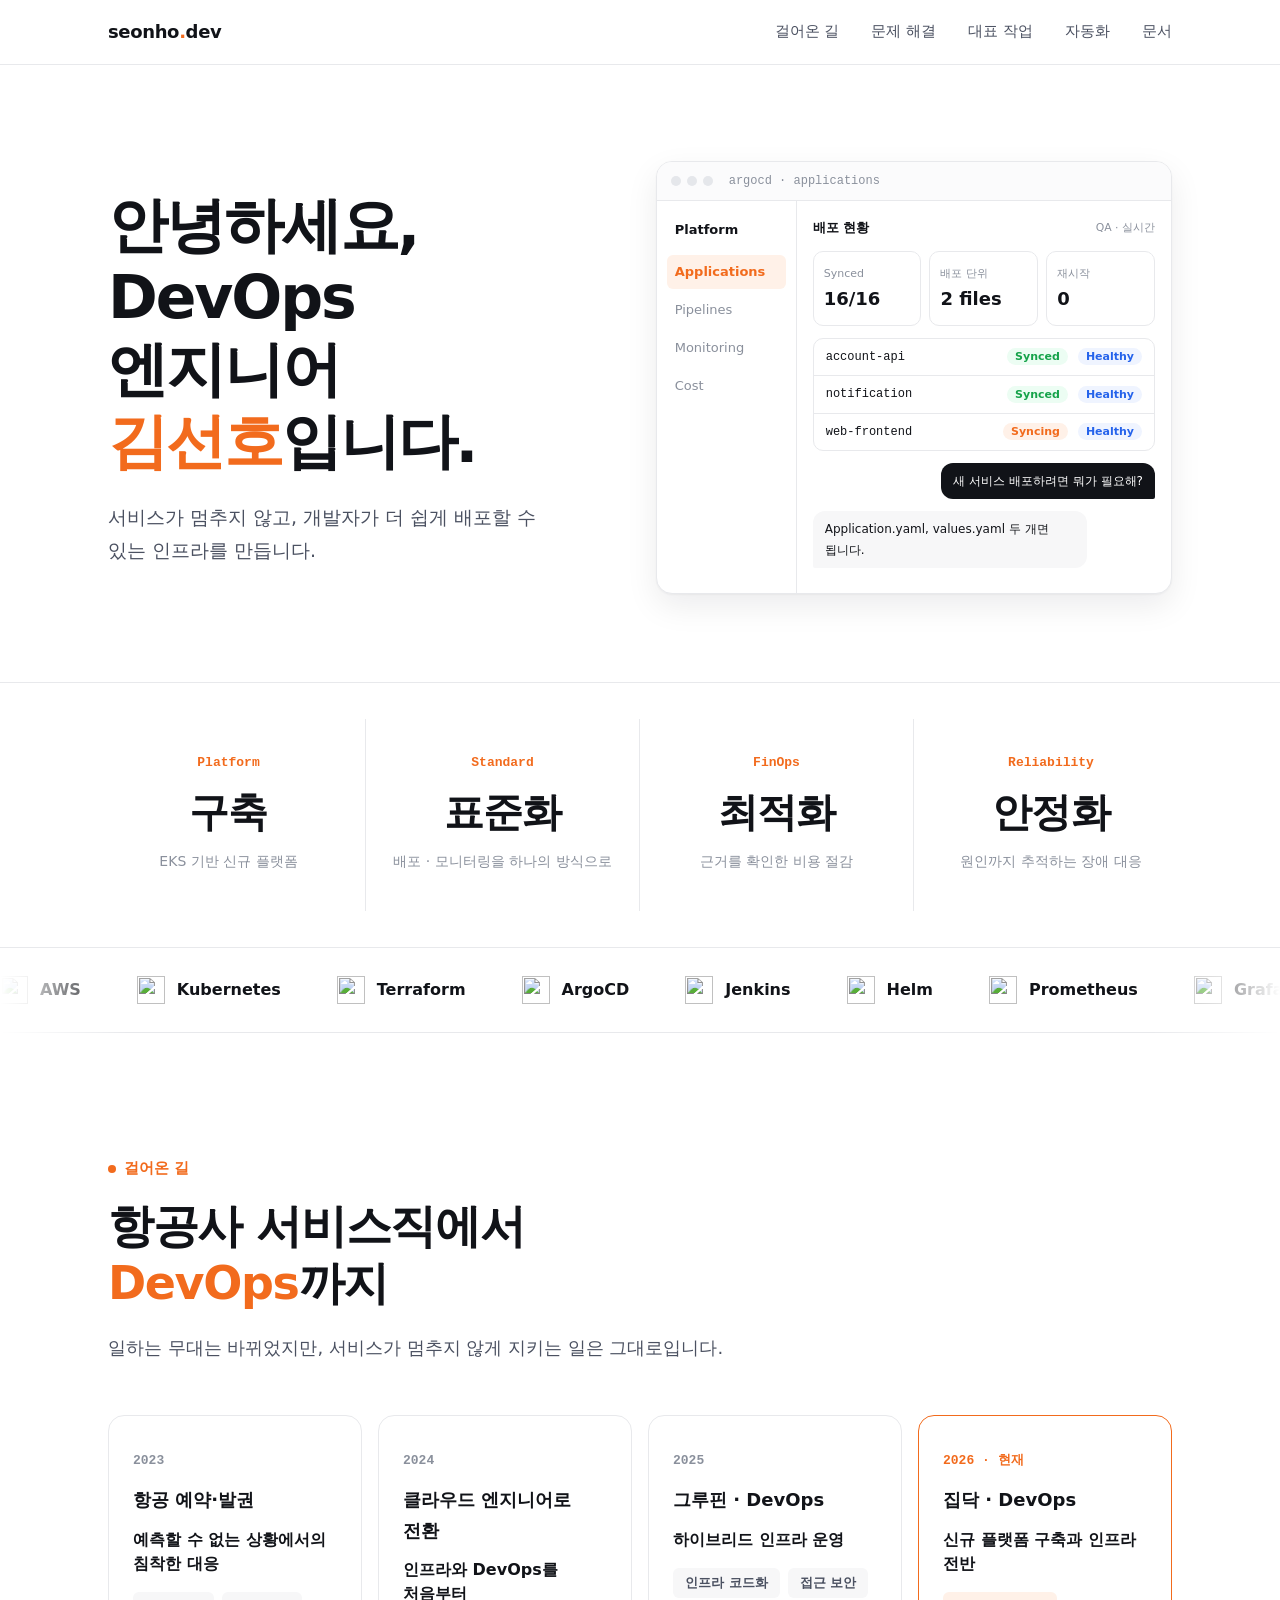
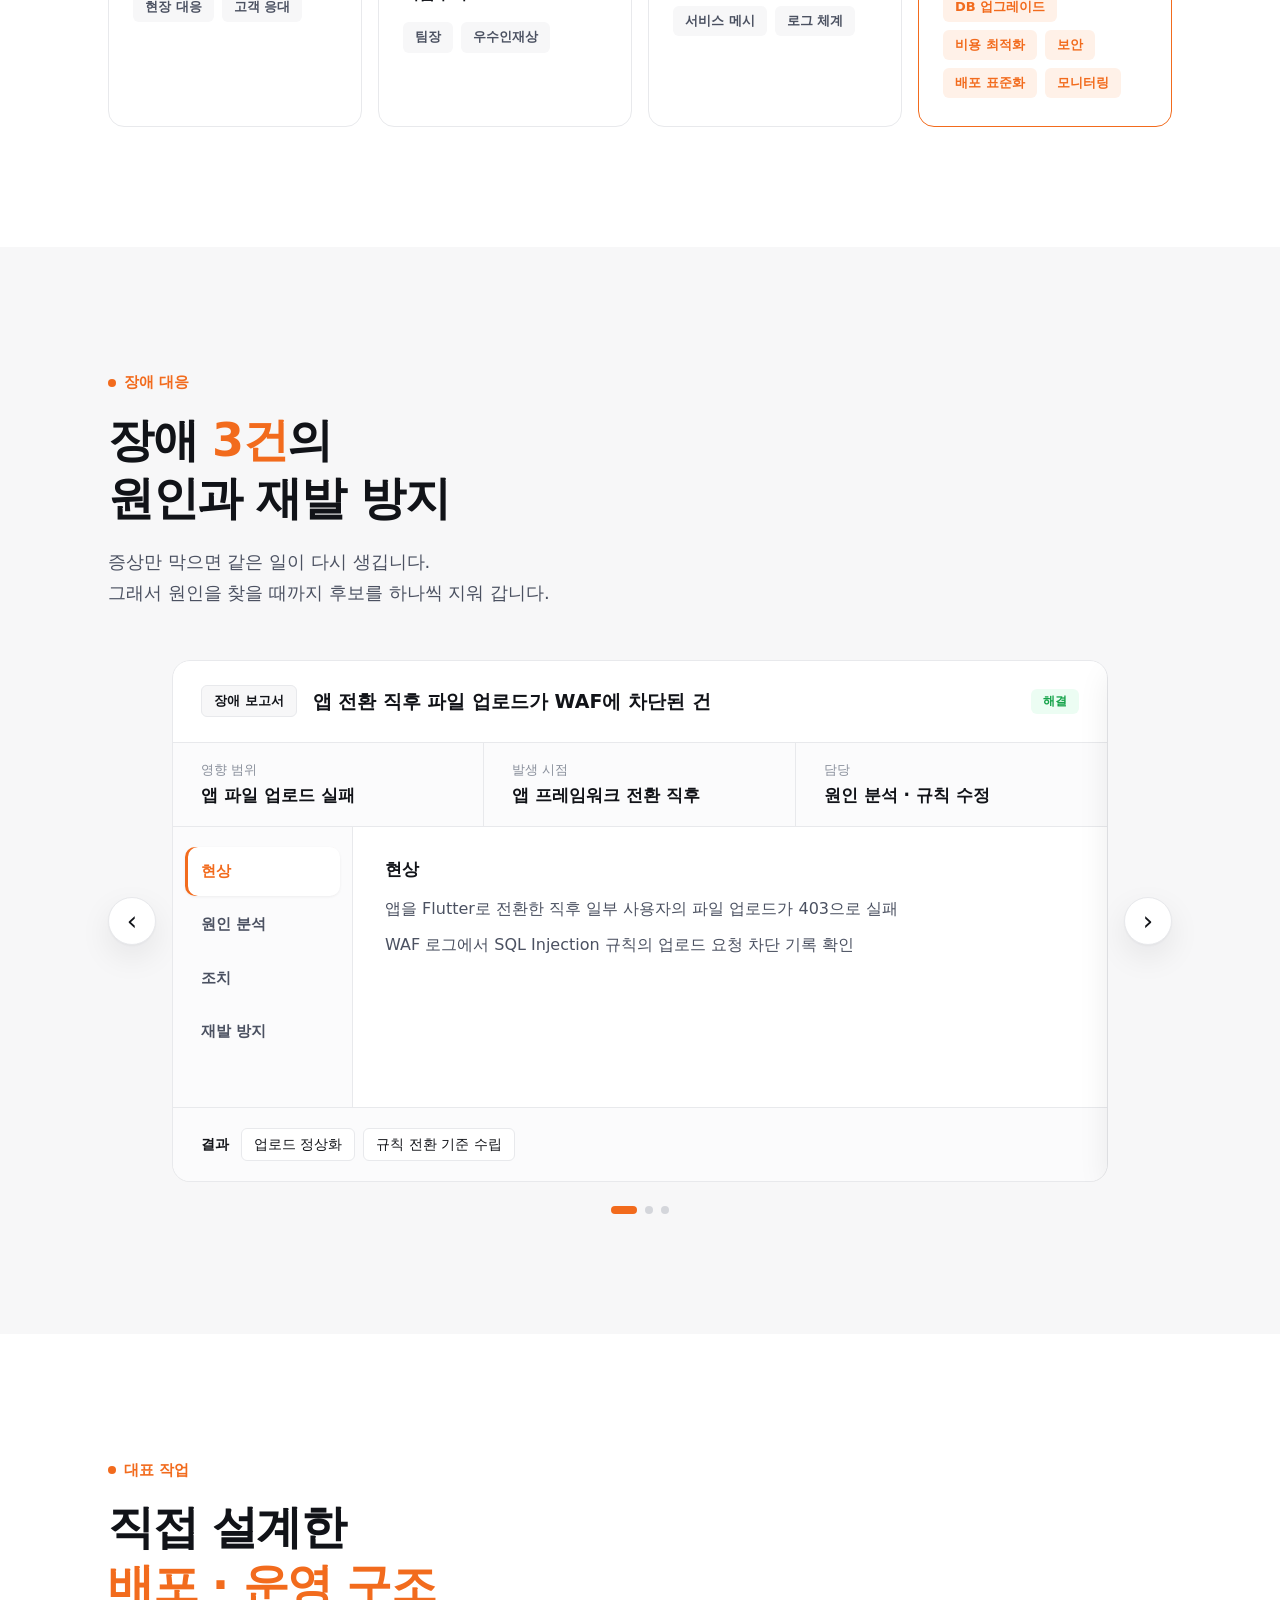
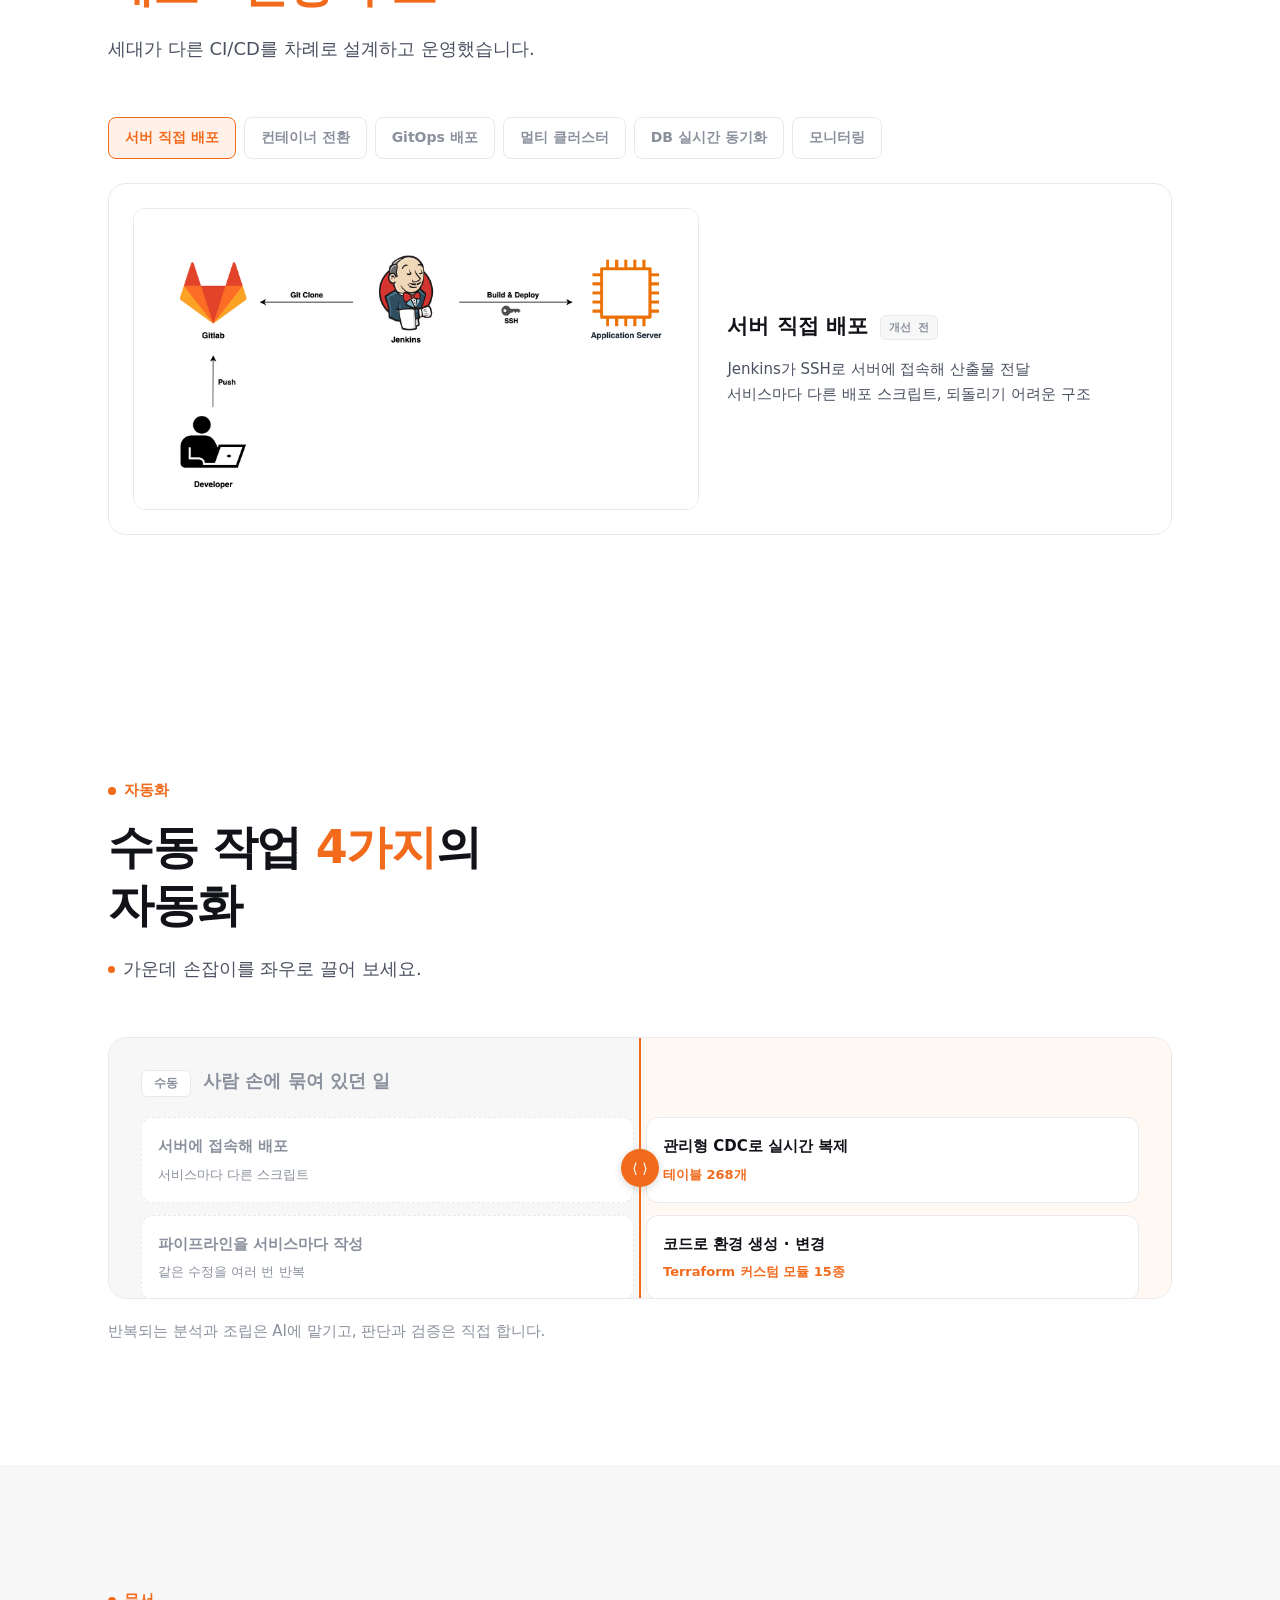
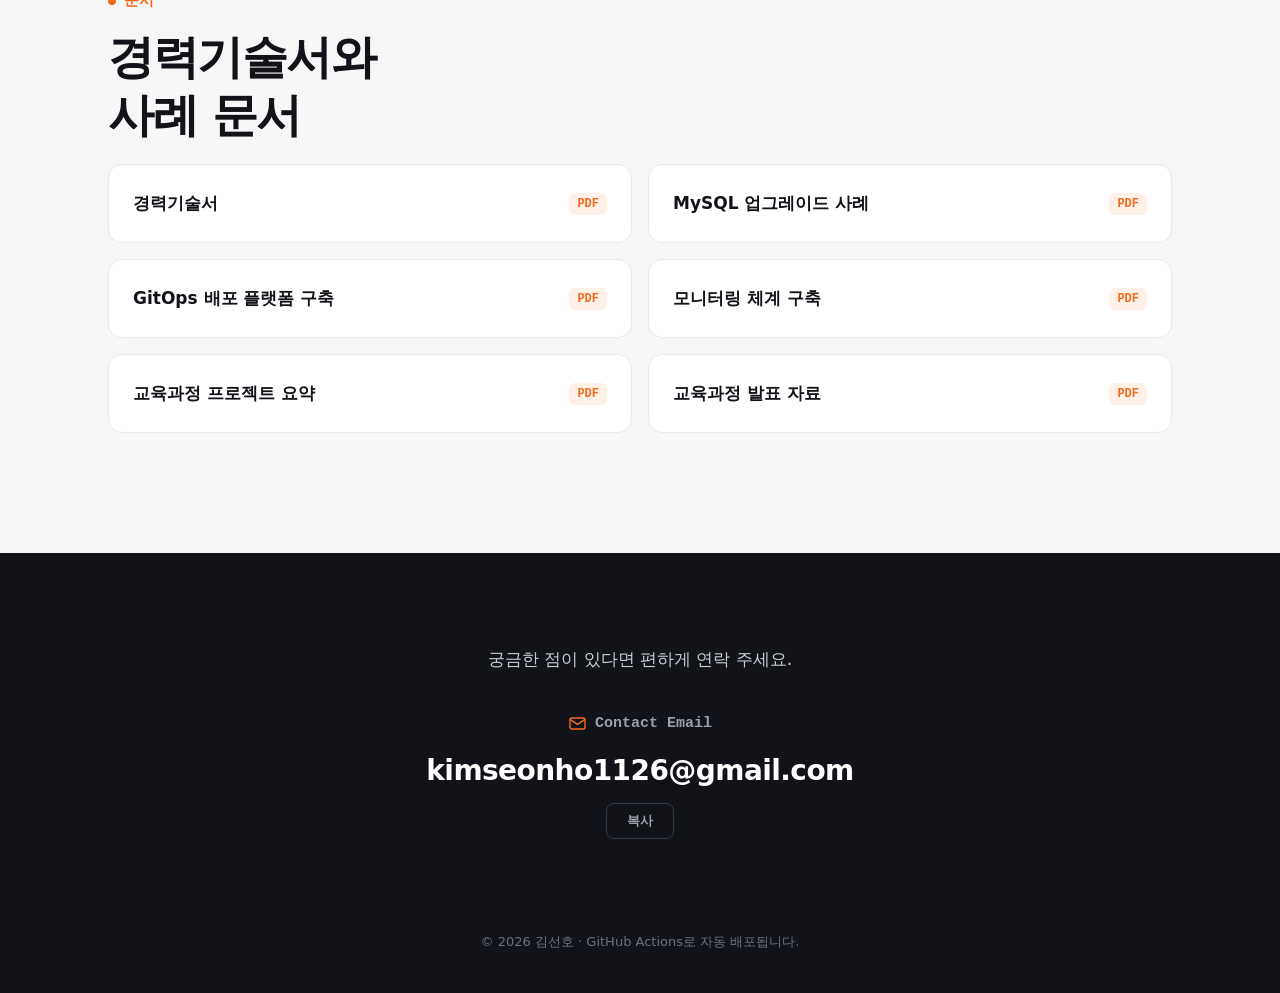
==== commit 89f57d34: "deploy: 28d1cc6" ====
--- a/index.html
+++ b/index.html
@@ -106,10 +106,10 @@
 <!-- 숫자 -->
 <section class="stats" aria-label="주요 역량">
   <div class="wrap">
-    <div><em>PLATFORM</em><b>구축</b><small>EKS 기반 신규 플랫폼</small></div>
-    <div><em>STANDARD</em><b>표준화</b><small>배포 · 모니터링을 하나의 방식으로</small></div>
-    <div><em>FINOPS</em><b>최적화</b><small>근거를 확인한 비용 절감</small></div>
-    <div><em>RELIABILITY</em><b>안정화</b><small>원인까지 추적하는 장애 대응</small></div>
+    <div><em>Platform</em><b>구축</b><small>EKS 기반 신규 플랫폼</small></div>
+    <div><em>Standard</em><b>표준화</b><small>배포 · 모니터링을 하나의 방식으로</small></div>
+    <div><em>FinOps</em><b>최적화</b><small>근거를 확인한 비용 절감</small></div>
+    <div><em>Reliability</em><b>안정화</b><small>원인까지 추적하는 장애 대응</small></div>
   </div>
 </section>
 
@@ -181,7 +181,7 @@
 <section id="how" class="section alt reveal">
   <div class="wrap">
     <p class="eyebrow">장애 대응</p>
-    <h2>문제를<br><span class="accent">끝까지</span> 따라간 기록</h2>
+    <h2>장애 <span class="accent">3건</span>의<br>원인과 재발 방지</h2>
     <p class="sub">증상만 막으면 같은 일이 다시 생깁니다.<br>그래서 원인을 찾을 때까지 후보를 하나씩 지워 갑니다.</p>
 
     <div class="carousel" aria-roledescription="carousel" aria-label="문제 해결 기록">
@@ -329,7 +329,7 @@
 <section id="auto" class="section reveal">
   <div class="wrap">
     <p class="eyebrow">자동화</p>
-    <h2>손으로 하던 일은<br><span class="accent">도구에</span> 넘겼습니다</h2>
+    <h2>수동 작업 <span class="accent">4가지</span>의<br>자동화</h2>
     <p class="sub hint">가운데 손잡이를 좌우로 끌어 보세요.</p>
 
     <div class="split" style="--x:50%">
@@ -363,7 +363,7 @@
 <section id="docs" class="section alt reveal">
   <div class="wrap">
     <p class="eyebrow">문서</p>
-    <h2>더 자세한 내용은<br>여기에 정리했습니다</h2>
+    <h2>경력기술서와<br>사례 문서</h2>
     <div class="docs">
       <button data-pdf="docs/career.pdf" data-title="경력기술서">경력기술서<span>PDF</span></button>
       <button data-pdf="docs/mysql-upgrade.pdf" data-title="MySQL 업그레이드">MySQL 업그레이드 사례<span>PDF</span></button>
--- a/assets/style.css
+++ b/assets/style.css
@@ -12,32 +12,32 @@
   --mono: "SF Mono", Menlo, Consolas, monospace;
   --shadow: 0 1px 2px rgba(17,19,24,.04), 0 12px 32px rgba(17,19,24,.08);
 }
-* { box-sizing: border-box; margin: 0; padding: 0; }
-html { scroll-behavior: smooth; scroll-padding-top: 72px; }
+* { box-sizing: border-box; margin:0; padding:0; }
+html { scroll-behavior: smooth; scroll-padding-top:72px; }
 body { background: var(--bg); color: var(--text); font: 17px/1.7 var(--font); word-break: keep-all; -webkit-font-smoothing: antialiased; }
 a { color: inherit; text-decoration: none; }
 button { font: inherit; color: inherit; background: none; border: 0; cursor: pointer; }
 :focus-visible { outline: 2px solid var(--accent); outline-offset: 3px; border-radius: 6px; }
 .skip { position: absolute; left: -9999px; }
-.skip:focus { left: 16px; top: 16px; z-index: 99; background: var(--accent); color: #fff; padding: 8px 12px; }
-.wrap { max-width: 1120px; margin: 0 auto; padding: 0 28px; }
+.skip:focus { left: 16px; top: 16px; z-index: 99; background: var(--accent); color: #fff; padding:8px 12px; }
+.wrap { max-width: 1120px; margin:0 auto; padding:0 28px; }
 .accent { color: var(--accent); }
 
 /* 헤더 */
-.top { position: sticky; top: 0; z-index: 30; background: rgba(255,255,255,.85); backdrop-filter: blur(12px); border-bottom: 1px solid var(--line); }
+.top { position: sticky; top: 0; z-index: 30; background: #fff; border-bottom: 1px solid var(--line); }
 .top .wrap { display: flex; align-items: center; justify-content: space-between; height: 64px; }
-.logo { font-weight: 800; font-size: 18px; color: var(--ink); letter-spacing: -.02em; }
-.top nav { display: flex; gap: 30px; font-size: 15px; font-weight: 500; }
+.logo { font-weight: 600; font-size: 18px; color: var(--ink); letter-spacing: -.02em; }
+.top nav { display: flex; gap:32px; font-size: 15px; font-weight: 500; }
 .top nav a:hover { color: var(--ink); }
-.cta { display: inline-flex; align-items: center; gap: 6px; background: var(--accent); color: #fff; font-weight: 700; font-size: 15px;
-       padding: 10px 18px; border-radius: 10px; transition: transform .15s, box-shadow .15s; }
-.cta:hover { transform: translateY(-1px); box-shadow: 0 8px 20px rgba(242,107,29,.3); }
+.cta { display: inline-flex; align-items: center; gap:8px; background: var(--accent); color: #fff; font-weight: 700; font-size: 15px;
+       padding:12px 20px; border-radius: 8px; transition: background .15s; }
+.cta:hover { background: #d95a12; }
 
 /* HERO */
-.hero { padding: 96px 0 88px; }
-.hero .wrap { display: grid; grid-template-columns: 1fr 1.05fr; gap: 56px; align-items: center; }
-.hero h1 { color: var(--ink); font-size: clamp(38px, 5.2vw, 60px); font-weight: 800; line-height: 1.2; letter-spacing: -.035em; }
-.lead { margin-top: 22px; font-size: 19px; max-width: 460px; }
+.hero { padding:96px 0 88px; }
+.hero .wrap { display: grid; grid-template-columns: 1fr 1.05fr; gap:56px; align-items: center; }
+.hero h1 { color: var(--ink); font-size: clamp(38px, 5.2vw, 60px); font-weight: 600; line-height: 1.2; letter-spacing: -.035em; }
+.lead { margin-top:24px; font-size: 19px; max-width: 460px; }
 
 /* HERO 목업: GitOps 배포 화면 */
 .mock { border-radius: 16px; background: #fff; border: 1px solid var(--line); box-shadow: var(--shadow); overflow: hidden; font-size: 13px; }
@@ -71,146 +71,146 @@
 /* 숫자 띠 */
 .stats { border-block: 1px solid var(--line); }
 .stats .wrap { display: grid; grid-template-columns: repeat(4, 1fr); }
-.stats div { padding: 34px 12px; text-align: center; border-right: 1px solid var(--line); }
+.stats div { padding:36px 12px; text-align: center; border-right: 1px solid var(--line); }
 .stats div:last-child { border-right: 0; }
-.stats b { display: block; color: var(--ink); font-size: clamp(28px, 3.4vw, 40px); font-weight: 800; letter-spacing: -.02em; }
+.stats b { display: block; color: var(--ink); font-size: clamp(28px, 3.4vw, 40px); font-weight: 600; letter-spacing: -.02em; }
 .stats b span { color: var(--accent); }
-.stats em { display: block; font: 700 12px var(--mono); letter-spacing: .14em; color: var(--accent); font-style: normal; margin-bottom: 6px; }
+.stats em { display: block; font: 600 13px var(--mono); letter-spacing: 0; color: var(--accent); font-style: normal; margin-bottom:8px; }
 .stats small { font-size: 14px; color: var(--muted); }
 
 /* 로고 띠 */
-.marquee { overflow: hidden; padding: 28px 0; background: #fff; border-bottom: 1px solid var(--line);
+.marquee { overflow: hidden; padding:28px 0; background: #fff; border-bottom: 1px solid var(--line);
            -webkit-mask-image: linear-gradient(90deg, transparent, #000 10%, #000 90%, transparent); mask-image: linear-gradient(90deg, transparent, #000 10%, #000 90%, transparent); }
-.marquee ul { list-style: none; display: flex; gap: 56px; width: max-content; animation: slide 36s linear infinite; }
-.marquee li { display: flex; align-items: center; gap: 10px; font-weight: 700; color: var(--ink); font-size: 16px; white-space: nowrap; }
+.marquee ul { list-style: none; display: flex; gap:56px; width: max-content; animation: slide 36s linear infinite; }
+.marquee li { display: flex; align-items: center; gap:12px; font-weight: 700; color: var(--ink); font-size: 16px; white-space: nowrap; }
 .marquee img { width: 28px; height: 28px; }
 @keyframes slide { to { transform: translateX(-50%); } }
 
 /* 섹션 공통 */
-.section { padding: 120px 0; }
+.section { padding:120px 0; }
 .section.alt { background: var(--alt); }
-.eyebrow { display: inline-flex; align-items: center; gap: 8px; color: var(--accent); font-size: 15px; font-weight: 700; }
+.eyebrow { display: inline-flex; align-items: center; gap:8px; color: var(--accent); font-size: 15px; font-weight: 700; }
 .eyebrow::before { content: ""; width: 8px; height: 8px; border-radius: 50%; background: var(--accent); }
-.section h2 { margin: 14px 0 18px; color: var(--ink); font-size: clamp(30px, 4vw, 46px); font-weight: 800; line-height: 1.25; letter-spacing: -.03em; }
-.sub { font-size: 18px; margin-bottom: 52px; max-width: 640px; }
-h3 { color: var(--ink); font-weight: 700; }
+.section h2 { margin:16px 0 20px; color: var(--ink); font-size: clamp(30px, 4vw, 46px); font-weight: 600; line-height: 1.25; letter-spacing: -.03em; }
+.sub { font-size: 18px; margin-bottom:52px; max-width: 640px; }
+h3 { color: var(--ink); font-weight: 600; }
 
 /* 걸어온 길 */
-.road { display: grid; grid-template-columns: repeat(4, 1fr); gap: 16px; }
-.road article { background: #fff; border: 1px solid var(--line); border-radius: 16px; padding: 26px 22px; transition: transform .2s, box-shadow .2s; }
-.road article:hover { transform: translateY(-4px); box-shadow: var(--shadow); }
+.road { display: grid; grid-template-columns: repeat(4, 1fr); gap:16px; }
+.road article { background: #fff; border: 1px solid var(--line); border-radius: 16px; padding:28px 24px; transition: border-color .2s; }
+.road article:hover { border-color: #c9ccd3; }
 .road .yr { font: 700 13px var(--mono); color: var(--muted); }
-.road h3 { font-size: 18px; margin: 10px 0 10px; }
+.road h3 { font-size: 18px; margin:12px 0 12px; }
 .road p { font-size: 15px; }
 .road .one { color: var(--ink); font-weight: 600; font-size: 16px; line-height: 1.5; }
-.chips { list-style: none; display: flex; flex-wrap: wrap; gap: 6px; margin-top: 14px; }
-.chips li { font-size: 13px; font-weight: 600; color: var(--text); background: var(--alt); padding: 3px 10px; border-radius: 999px; }
+.chips { list-style: none; display: flex; flex-wrap: wrap; gap:8px; margin-top:16px; }
+.chips li { font-size: 13px; font-weight: 600; color: var(--text); background: var(--alt); padding:4px 12px; border-radius: 6px; }
 .road .now .chips li { color: var(--accent); background: var(--accent-soft); }
-.road .now { border-color: var(--accent); box-shadow: 0 0 0 4px var(--accent-soft); }
+.road .now { border-color: var(--accent); }
 .road .now .yr { color: var(--accent); }
 
 /* 장애 기록 */
 .incident { background: #fff; border: 1px solid var(--line); border-radius: 18px; box-shadow: var(--shadow); overflow: hidden; }
-.inc-head { display: flex; align-items: center; gap: 14px; flex-wrap: wrap; padding: 22px 28px; border-bottom: 1px solid var(--line); }
+.inc-head { display: flex; align-items: center; gap:16px; flex-wrap: wrap; padding:24px 28px; border-bottom: 1px solid var(--line); }
 .inc-head h3 { flex: 1; min-width: 240px; font-size: 19px; }
-.inc-id { font: 700 12px var(--mono); letter-spacing: .12em; color: #dc2626; background: #fef2f2; padding: 4px 10px; border-radius: 6px; }
-.inc-badge { font: 700 12px var(--mono); letter-spacing: .08em; color: var(--ok); background: #ecfdf3; padding: 4px 10px; border-radius: 6px; }
+.inc-id { font: 600 12px var(--mono); letter-spacing: 0; color: #dc2626; background: #fef2f2; padding:4px 12px; border-radius: 6px; }
+.inc-badge { font: 600 12px var(--mono); letter-spacing: 0; color: var(--ok); background: #ecfdf3; padding:4px 12px; border-radius: 6px; }
 .inc-meta { display: grid; grid-template-columns: repeat(3, 1fr); border-bottom: 1px solid var(--line); background: #fbfbfc; }
-.inc-meta div { padding: 16px 28px; border-right: 1px solid var(--line); }
+.inc-meta div { padding:16px 28px; border-right: 1px solid var(--line); }
 .inc-meta div:last-child { border-right: 0; }
 .inc-meta dt { font-size: 13px; color: var(--muted); }
 .inc-meta dd { color: var(--ink); font-weight: 600; }
-.inc-steps { list-style: none; padding: 8px 28px; }
-.inc-steps li { display: grid; grid-template-columns: 96px 1fr; gap: 20px; padding: 18px 0; border-bottom: 1px dashed var(--line); }
+.inc-steps { list-style: none; padding:8px 28px; }
+.inc-steps li { display: grid; grid-template-columns: 96px 1fr; gap:20px; padding:20px 0; border-bottom: 1px dashed var(--line); }
 .inc-steps li:last-child { border-bottom: 0; }
-.step { justify-self: start; align-self: start; font-size: 13px; font-weight: 700; color: var(--ink); background: var(--alt); padding: 4px 12px; border-radius: 999px; }
+.step { justify-self: start; align-self: start; font-size: 13px; font-weight: 700; color: var(--ink); background: var(--alt); padding:4px 12px; border-radius: 6px; }
 .step.done { color: #fff; background: var(--accent); }
 .inc-steps p { font-size: 16px; }
-.inc-foot { display: flex; align-items: center; gap: 12px; flex-wrap: wrap; padding: 18px 28px; border-top: 1px solid var(--line); background: #fbfbfc; font-size: 14px; color: var(--muted); }
-.inc-foot ul { list-style: none; display: flex; gap: 8px; flex-wrap: wrap; }
-.inc-foot li { color: var(--ink); background: #fff; border: 1px solid var(--line); padding: 3px 12px; border-radius: 999px; }
+.inc-foot { display: flex; align-items: center; gap:12px; flex-wrap: wrap; padding:20px 28px; border-top: 1px solid var(--line); background: #fbfbfc; font-size: 14px; color: var(--muted); }
+.inc-foot ul { list-style: none; display: flex; gap:8px; flex-wrap: wrap; }
+.inc-foot li { color: var(--ink); background: #fff; border: 1px solid var(--line); padding:4px 12px; border-radius: 6px; }
 
 /* 대표 작업: 아키텍처 갤러리 */
-.gal-tabs { display: flex; flex-wrap: wrap; gap: 8px; margin-bottom: 22px; }
-.gal-tabs button { padding: 9px 16px; border: 1px solid var(--line); border-radius: 999px; background: #fff; color: var(--muted); font-weight: 700; font-size: 14px; transition: border-color .2s, color .2s, background .2s; }
+.gal-tabs { display: flex; flex-wrap: wrap; gap:8px; margin-bottom:24px; }
+.gal-tabs button { padding:8px 16px; border: 1px solid var(--line); border-radius: 8px; background: #fff; color: var(--muted); font-weight: 600; font-size: 14px; transition: border-color .2s, color .2s, background .2s; }
 .gal-tabs button:hover { color: var(--ink); border-color: var(--ink); }
 .gal-tabs button.on { background: var(--accent-soft); border-color: var(--accent); color: var(--accent); }
-.arch { display: grid; grid-template-columns: 1.35fr 1fr; gap: 28px; align-items: center; background: #fff; border: 1px solid var(--line); border-radius: 18px; padding: 24px; }
+.arch { display: grid; grid-template-columns: 1.35fr 1fr; gap:28px; align-items: center; background: #fff; border: 1px solid var(--line); border-radius: 18px; padding:24px; }
 .arch[hidden] { display: none; }   /* [hidden]이 display:grid에 밀리지 않게 */
-.arch-img { display: block; position: relative; padding: 0; background: var(--alt); border: 1px solid var(--line); border-radius: 12px; overflow: hidden; cursor: zoom-in; }
+.arch-img { display: block; position: relative; padding:0; background: var(--alt); border: 1px solid var(--line); border-radius: 12px; overflow: hidden; cursor: zoom-in; }
 .arch-img img { display: block; width: 100%; height: 300px; object-fit: contain; object-position: center; background: #fff; }
-.arch-img .zoom { position: absolute; right: 10px; bottom: 10px; padding: 5px 10px; border-radius: 999px; background: rgba(17,19,24,.78); color: #fff; font: 600 12px var(--font); opacity: 0; transition: opacity .2s; }
+.arch-img .zoom { position: absolute; right: 10px; bottom: 10px; padding:4px 12px; border-radius: 6px; background: rgba(17,19,24,.78); color: #fff; font: 600 12px var(--font); opacity: 0; transition: opacity .2s; }
 .arch-img:hover .zoom, .arch-img:focus-visible .zoom { opacity: 1; }
-.arch figcaption { display: flex; flex-direction: column; gap: 12px; }
-.arch figcaption h3 { font-size: 21px; display: flex; align-items: center; gap: 10px; }
-.arch figcaption h3 em { font: 600 11px var(--mono); font-style: normal; color: var(--muted); background: var(--alt); border: 1px solid var(--line); border-radius: 999px; padding: 3px 9px; }
+.arch figcaption { display: flex; flex-direction: column; gap:12px; }
+.arch figcaption h3 { font-size: 21px; display: flex; align-items: center; gap:12px; }
+.arch figcaption h3 em { font: 600 11px var(--mono); font-style: normal; color: var(--muted); background: var(--alt); border: 1px solid var(--line); border-radius: 6px; padding:4px 8px; }
 .arch figcaption p { font-size: 15px; }
-.facts { list-style: none; display: flex; gap: 22px; padding-top: 6px; }
-.facts b { display: block; color: var(--ink); font-size: 22px; font-weight: 800; }
+.facts { list-style: none; display: flex; gap:24px; padding-top:8px; }
+.facts b { display: block; color: var(--ink); font-size: 22px; font-weight: 600; }
 .facts b span { color: inherit; }
 .facts li { font-size: 13px; color: var(--muted); }
 
 /* 자동화: 수동 · 자동 비교 슬라이더 */
-.hint { display: flex; align-items: center; gap: 8px; }
+.hint { display: flex; align-items: center; gap:8px; }
 .hint::before { content: ""; width: 7px; height: 7px; border-radius: 50%; background: var(--accent); }
 .split { position: relative; height: 262px; border: 1px solid var(--line); border-radius: 18px; overflow: hidden; background: #fff; touch-action: pan-y; }
-.split-pane { position: absolute; inset: 0; padding: 26px 30px; display: flex; flex-direction: column; gap: 18px; }
+.split-pane { position: absolute; inset: 0; padding:28px 32px; display: flex; flex-direction: column; gap:20px; }
 .split.dragging .split-pane, .split.dragging .split-handle { transition: none; }
 .split-pane.manual { background: var(--alt); clip-path: inset(0 calc(100% - var(--x)) 0 0); }
-.split-pane.auto { background: linear-gradient(180deg, #fff8f3, #fff); clip-path: inset(0 0 0 var(--x)); }
-.split-head { display: flex; align-items: center; gap: 12px; }
+.split-pane.auto { background: #fff8f3; clip-path: inset(0 0 0 var(--x)); }
+.split-head { display: flex; align-items: center; gap:12px; }
 .split-head h3 { font-size: 18px; color: var(--muted); white-space: nowrap; }
 .split-pane.auto .split-head h3 { color: var(--ink); }
-.split-pane .tag { font: 700 12px var(--mono); padding: 5px 12px; border-radius: 999px; background: #fff; border: 1px solid var(--line); color: var(--muted); }
+.split-pane .tag { font: 700 12px var(--mono); padding:4px 12px; border-radius: 6px; background: #fff; border: 1px solid var(--line); color: var(--muted); }
 .split-pane.auto .tag { background: var(--accent-soft); border-color: var(--accent); color: var(--accent); }
-.split-pane ul { list-style: none; display: grid; grid-template-columns: repeat(2, minmax(0, 1fr)); gap: 12px; }
-.split-pane li { padding: 14px 16px; border: 1px solid var(--line); border-radius: 12px; background: #fff; }
+.split-pane ul { list-style: none; display: grid; grid-template-columns: repeat(2, minmax(0, 1fr)); gap:12px; }
+.split-pane li { padding:16px 16px; border: 1px solid var(--line); border-radius: 12px; background: #fff; }
 .split-pane.manual li { background: #fff; border-style: dashed; }
 .split-pane b { display: block; font-size: 15px; color: var(--muted); font-weight: 700; white-space: nowrap; }
-.split-pane span { display: block; margin-top: 3px; font-size: 13px; color: var(--muted); white-space: nowrap; }
+.split-pane span { display: block; margin-top:4px; font-size: 13px; color: var(--muted); white-space: nowrap; }
 .split-pane.auto b { color: var(--ink); }
 .split-pane.auto span { color: var(--accent); font-weight: 600; }
 .split-handle { position: absolute; top: 50%; left: var(--x); width: 38px; height: 38px; margin: -19px 0 0 -19px; z-index: 3;
-                display: flex; align-items: center; justify-content: center; gap: 4px; border-radius: 50%;
+                display: flex; align-items: center; justify-content: center; gap:4px; border-radius: 50%;
                 background: var(--accent); color: #fff; font-size: 14px; line-height: 1; cursor: col-resize;
-                box-shadow: 0 6px 18px rgba(240,120,40,.38); }
+                box-shadow: 0 2px 8px rgba(17,19,24,.16); }
 .split-handle::before { content: ""; position: absolute; left: 50%; top: -400px; bottom: -400px; width: 2px; margin-left: -1px; background: var(--accent); z-index: -1; }
 .split-handle:focus-visible { outline: 2px solid var(--ink); outline-offset: 3px; }
-.ai-line { margin-top: 20px; font-size: 15px; color: var(--muted); }
+.ai-line { margin-top:20px; font-size: 15px; color: var(--muted); }
 
 /* 이미지 라이트박스 */
-.imgbox-body { flex: 1; overflow: auto; background: var(--alt); display: flex; align-items: center; justify-content: center; padding: 16px; }
+.imgbox-body { flex: 1; overflow: auto; background: var(--alt); display: flex; align-items: center; justify-content: center; padding:16px; }
 .imgbox-body img { max-width: 100%; height: auto; background: #fff; border-radius: 8px; }
 
 /* 문서 */
-.docs { display: grid; grid-template-columns: repeat(2, 1fr); gap: 14px; }
-.docs button { display: flex; justify-content: space-between; align-items: center; text-align: left; padding: 22px 24px; background: #fff;
-               border: 1px solid var(--line); border-radius: 14px; font-weight: 700; color: var(--ink); transition: border-color .2s, transform .2s; }
-.docs button:hover { border-color: var(--accent); transform: translateY(-2px); }
-.docs span { font: 600 12px var(--mono); color: var(--accent); background: var(--accent-soft); padding: 3px 8px; border-radius: 6px; }
+.docs { display: grid; grid-template-columns: repeat(2, 1fr); gap:16px; }
+.docs button { display: flex; justify-content: space-between; align-items: center; text-align: left; padding:24px 24px; background: #fff;
+               border: 1px solid var(--line); border-radius: 14px; font-weight: 700; color: var(--ink); transition: border-color .2s; }
+.docs button:hover { border-color: var(--accent); }
+.docs span { font: 600 12px var(--mono); color: var(--accent); background: var(--accent-soft); padding:4px 8px; border-radius: 6px; }
 
 /* 마지막 CTA */
-.final { background: var(--ink); color: #c9ccd3; text-align: center; padding: 92px 0; }
+.final { background: var(--ink); color: #c9ccd3; text-align: center; padding:92px 0; }
 .final p { font-size: 17px; }
-.final .mail-label { display: inline-flex; align-items: center; gap: 9px; margin-top: 38px; font: 700 15px var(--mono); letter-spacing: .1em; color: #9aa0aa; }
+.final .mail-label { display: inline-flex; align-items: center; gap:8px; margin-top:40px; font: 600 15px var(--mono); letter-spacing: 0; color: #9aa0aa; }
 .final .mail-label svg { width: 19px; height: 19px; color: var(--accent); }
-.final .mail { display: flex; flex-direction: column; align-items: center; gap: 16px; margin-top: 10px; }
+.final .mail { display: flex; flex-direction: column; align-items: center; gap:16px; margin-top:12px; }
 .final .mail span { font: 700 clamp(22px, 2.6vw, 28px) var(--font); letter-spacing: -.02em; color: #fff; user-select: all; }
-.final .mail button { font: 600 13px var(--font); color: #9aa0aa; border: 1px solid #343944; border-radius: 999px; padding: 7px 18px; transition: color .2s, border-color .2s; }
+.final .mail button { font: 600 13px var(--font); color: #9aa0aa; border: 1px solid #343944; border-radius: 8px; padding:8px 20px; transition: color .2s, border-color .2s; }
 .final .mail button:hover { color: #fff; border-color: #6b7280; }
 .final .mail button.done { color: var(--accent); border-color: var(--accent); }
-.foot { background: var(--ink); color: #6b7080; text-align: center; font-size: 13px; padding: 0 0 40px; }
+.foot { background: var(--ink); color: #6b7080; text-align: center; font-size: 13px; padding:0 0 40px; }
 
 /* 스크롤 등장 */
 .reveal { opacity: 0; transform: translateY(24px); transition: opacity .7s ease, transform .7s ease; }
 .reveal.shown { opacity: 1; transform: none; }
 
 /* PDF 뷰어 */
-dialog { width: min(1040px, 94vw); height: 92vh; margin: auto; padding: 0; overflow: hidden; border: 0; border-radius: 16px; box-shadow: 0 30px 80px rgba(0,0,0,.3); }
+dialog { width: min(1040px, 94vw); height: 92vh; margin:auto; padding:0; overflow: hidden; border: 0; border-radius: 16px; box-shadow: 0 30px 80px rgba(0,0,0,.3); }
 dialog::backdrop { background: rgba(17,19,24,.55); backdrop-filter: blur(3px); }
 dialog[open] { display: flex; flex-direction: column; }
-.viewer-bar { display: flex; justify-content: space-between; align-items: center; padding: 12px 18px; border-bottom: 1px solid var(--line); font-size: 15px; color: var(--ink); }
-.viewer-bar span { display: flex; gap: 18px; align-items: center; }
+.viewer-bar { display: flex; justify-content: space-between; align-items: center; padding:12px 20px; border-bottom: 1px solid var(--line); font-size: 15px; color: var(--ink); }
+.viewer-bar span { display: flex; gap:20px; align-items: center; }
 .viewer-bar a { color: var(--accent); font-weight: 700; }
 dialog iframe { flex: 1; width: 100%; border: 0; }
 
@@ -223,24 +223,24 @@
 @media (max-width: 640px) {
   body { font-size: 16px; }
   .top nav { display: none; }
-  .hero { padding: 64px 0; }
-  .section { padding: 84px 0; }
+  .hero { padding:64px 0; }
+  .section { padding:84px 0; }
   .stats .wrap { grid-template-columns: repeat(2, 1fr); }
   .stats div:nth-child(2) { border-right: 0; }
   .stats div:nth-child(-n+2) { border-bottom: 1px solid var(--line); }
   .road, .docs { grid-template-columns: 1fr; }
   .split { height: 470px; }
-  .split-pane { padding: 20px; }
+  .split-pane { padding:20px; }
   .split-pane ul { grid-template-columns: 1fr; }
   .split-pane.auto li, .split-pane.auto .split-head { text-align: right; justify-content: flex-end; }
   .split-pane b, .split-pane span { white-space: normal; }
   .split-head h3 { font-size: 16px; white-space: normal; }
-  .facts { flex-wrap: wrap; gap: 16px; }
+  .facts { flex-wrap: wrap; gap:16px; }
   .mock-body { grid-template-columns: 1fr; }
   .mock-side { display: none; }
   .inc-meta { grid-template-columns: 1fr; }
   .inc-meta div { border-right: 0; border-bottom: 1px solid var(--line); }
-  .inc-steps li { grid-template-columns: 1fr; gap: 8px; }
+  .inc-steps li { grid-template-columns: 1fr; gap:8px; }
 }
 @media (prefers-reduced-motion: reduce) {
   html { scroll-behavior: auto; }
@@ -259,7 +259,7 @@
 .stages span { font: 600 11px var(--mono); padding: 6px 8px; border-radius: 6px; background: #ecfdf3; color: var(--ok); white-space: nowrap; }
 .stages span::before { content: "✓ "; }
 .spark { display: flex; align-items: flex-end; gap: 4px; height: 92px; padding: 10px; border: 1px solid var(--line); border-radius: 10px; }
-.spark i { flex: 1; background: linear-gradient(var(--accent), #fbb68a); border-radius: 3px 3px 0 0; opacity: .85; }
+.spark i { flex: 1; background: var(--accent); border-radius: 4px 4px 0 0; }
 .bars { display: flex; flex-direction: column; gap: 10px; border: 1px solid var(--line); border-radius: 10px; padding: 14px; }
 .bars div { display: grid; grid-template-columns: 52px 1fr 32px; align-items: center; gap: 10px; font-size: 12px; }
 .bars i { height: 14px; border-radius: 4px; background: #d1d5db; }
@@ -267,15 +267,15 @@
 .bars b { color: var(--ink); text-align: right; }
 
 /* 문제 해결 캐러셀 */
-.carousel { position: relative; display: grid; grid-template-columns: 48px 1fr 48px; align-items: center; gap: 16px; }
+.carousel { position: relative; display: grid; grid-template-columns: 48px 1fr 48px; align-items: center; gap:16px; }
 .viewport { overflow: hidden; border-radius: 18px; }
 .track { display: flex; transition: transform .45s cubic-bezier(.22,.8,.3,1); }
 .slide { flex: 0 0 100%; }
 .nav-btn { width: 48px; height: 48px; border-radius: 50%; background: #fff; border: 1px solid var(--line); box-shadow: var(--shadow);
-           font-size: 26px; line-height: 1; color: var(--ink); transition: background .15s, color .15s, transform .15s; }
-.nav-btn:hover { background: var(--accent); color: #fff; transform: scale(1.05); }
+           font-size: 26px; line-height: 1; color: var(--ink); transition: background .15s, color .15s; }
+.nav-btn:hover { background: var(--accent); color: #fff; }
 .nav-btn:disabled { opacity: .35; cursor: default; transform: none; background: #fff; color: var(--ink); }
-.dots { display: flex; justify-content: center; gap: 8px; margin-top: 22px; }
+.dots { display: flex; justify-content: center; gap:8px; margin-top:24px; }
 .dots button { width: 8px; height: 8px; border-radius: 999px; background: #d4d6db; transition: width .2s, background .2s; }
 .dots button[aria-selected="true"] { width: 26px; background: var(--accent); }
 .inc-id.imp { color: #2563eb; background: #eff4ff; }
@@ -288,23 +288,23 @@
 }
 
 /* 장애 보고서 (컨플루언스 문서 스타일) */
-.doc-type { font-size: 13px; font-weight: 700; color: var(--ink); background: var(--alt); border: 1px solid var(--line); padding: 3px 10px; border-radius: 6px; }
+.doc-type { font-size: 13px; font-weight: 700; color: var(--ink); background: var(--alt); border: 1px solid var(--line); padding:4px 12px; border-radius: 6px; }
 .inc-meta { grid-template-columns: repeat(3, 1fr); }
 .doc-body { display: grid; grid-template-columns: 180px 1fr; min-height: 280px; }
-.doc-tabs { display: flex; flex-direction: column; gap: 4px; padding: 18px 12px; border-right: 1px solid var(--line); background: #fbfbfc; }
-.doc-tabs button { text-align: left; padding: 10px 14px; border-radius: 10px; font-size: 15px; font-weight: 600; color: var(--text); transition: background .15s, color .15s; }
+.doc-tabs { display: flex; flex-direction: column; gap:4px; padding:20px 12px; border-right: 1px solid var(--line); background: #fbfbfc; }
+.doc-tabs button { text-align: left; padding:12px 16px; border-radius: 10px; font-size: 15px; font-weight: 600; color: var(--text); transition: background .15s, color .15s; }
 .doc-tabs button:hover { background: #fff; color: var(--ink); }
 .doc-tabs button.on { background: #fff; color: var(--accent); box-shadow: inset 3px 0 0 var(--accent), 0 1px 3px rgba(17,19,24,.06); }
-.doc-panels { padding: 26px 32px; }
+.doc-panels { padding:28px 32px; }
 .doc-panels [role="tabpanel"] { animation: fade .25s ease; }
-.doc-panels h4 { color: var(--ink); font-size: 17px; margin-bottom: 12px; }
-.doc-panels p { font-size: 16px; margin-bottom: 8px; }
+.doc-panels h4 { color: var(--ink); font-size: 17px; margin-bottom:12px; }
+.doc-panels p { font-size: 16px; margin-bottom:8px; }
 .track { align-items: flex-start; }
 @media (max-width: 640px) {
   .doc-body { grid-template-columns: 1fr; }
   .doc-tabs { flex-direction: row; overflow-x: auto; border-right: 0; border-bottom: 1px solid var(--line); }
   .doc-tabs button { white-space: nowrap; }
-  .doc-panels { padding: 20px; }
+  .doc-panels { padding:20px; }
 }
 
 .doc-type.imp { color: #2563eb; background: #eff4ff; border-color: #dbe5ff; }
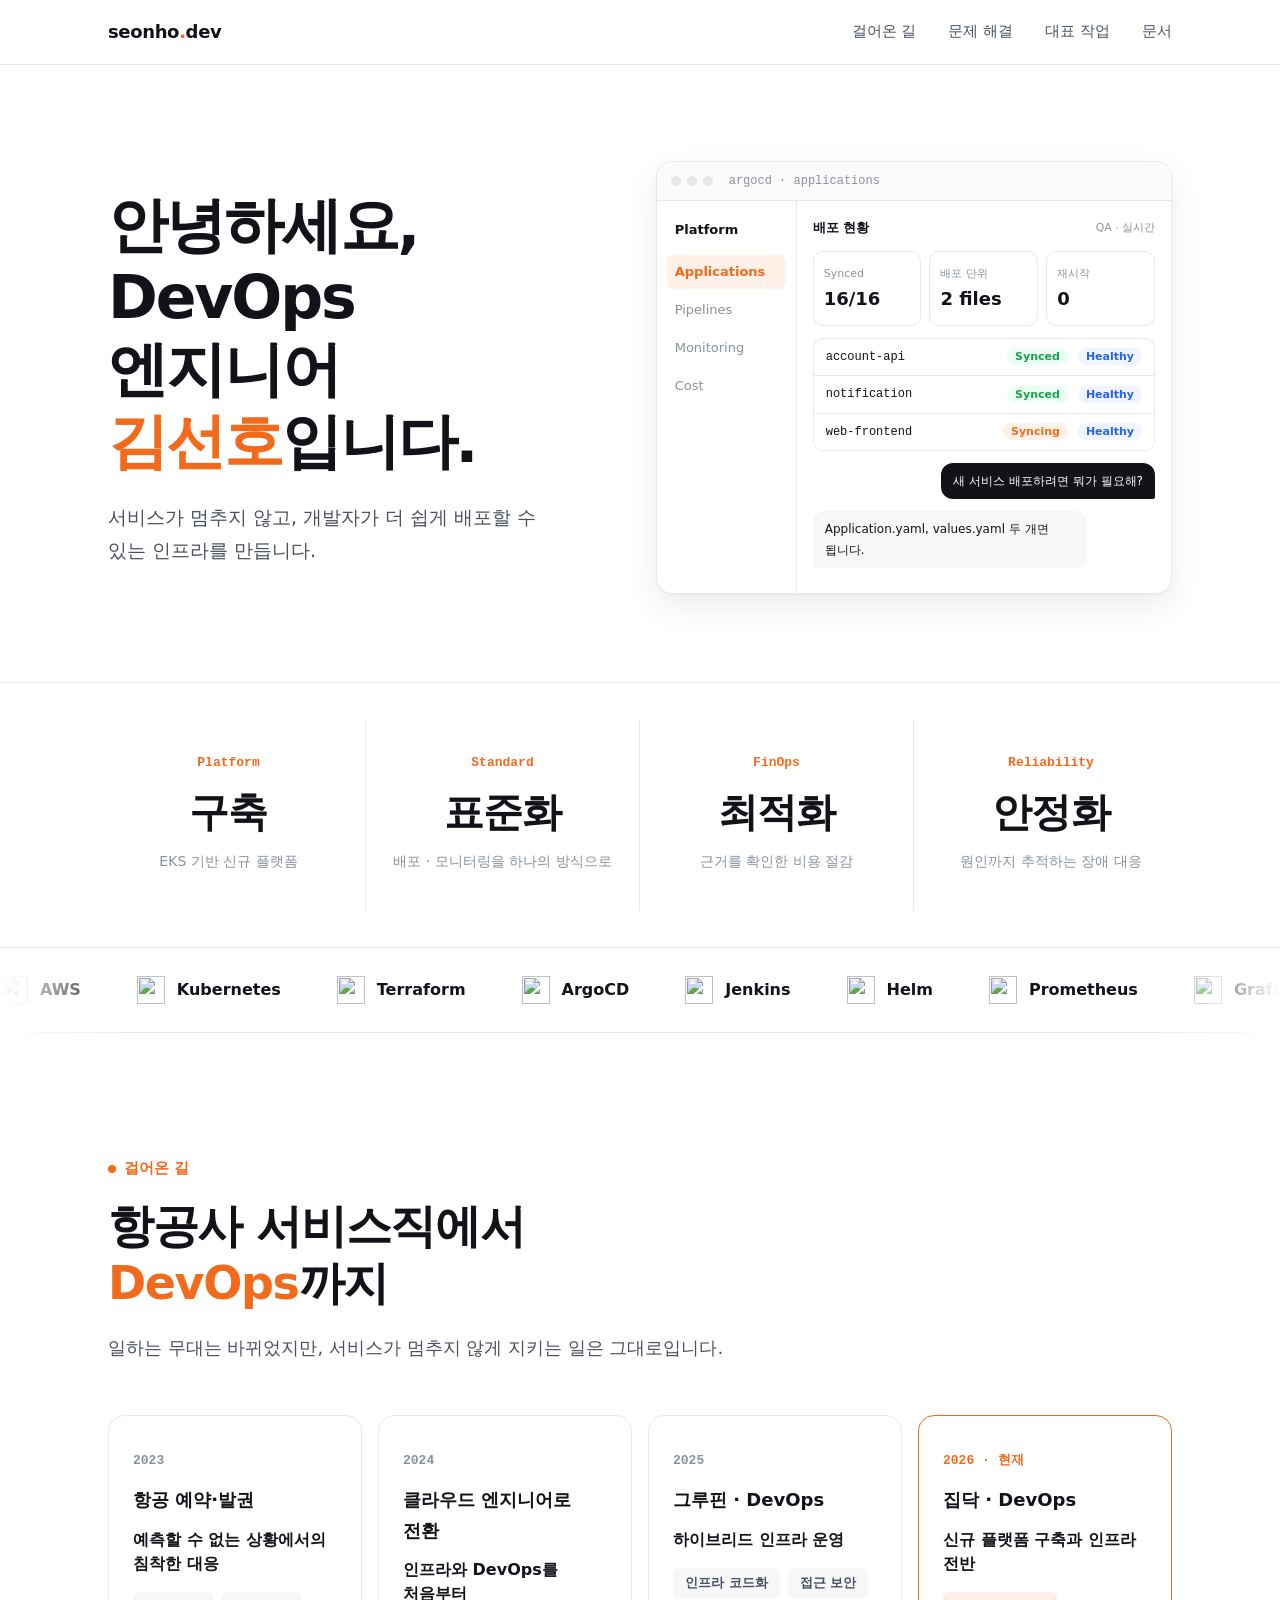
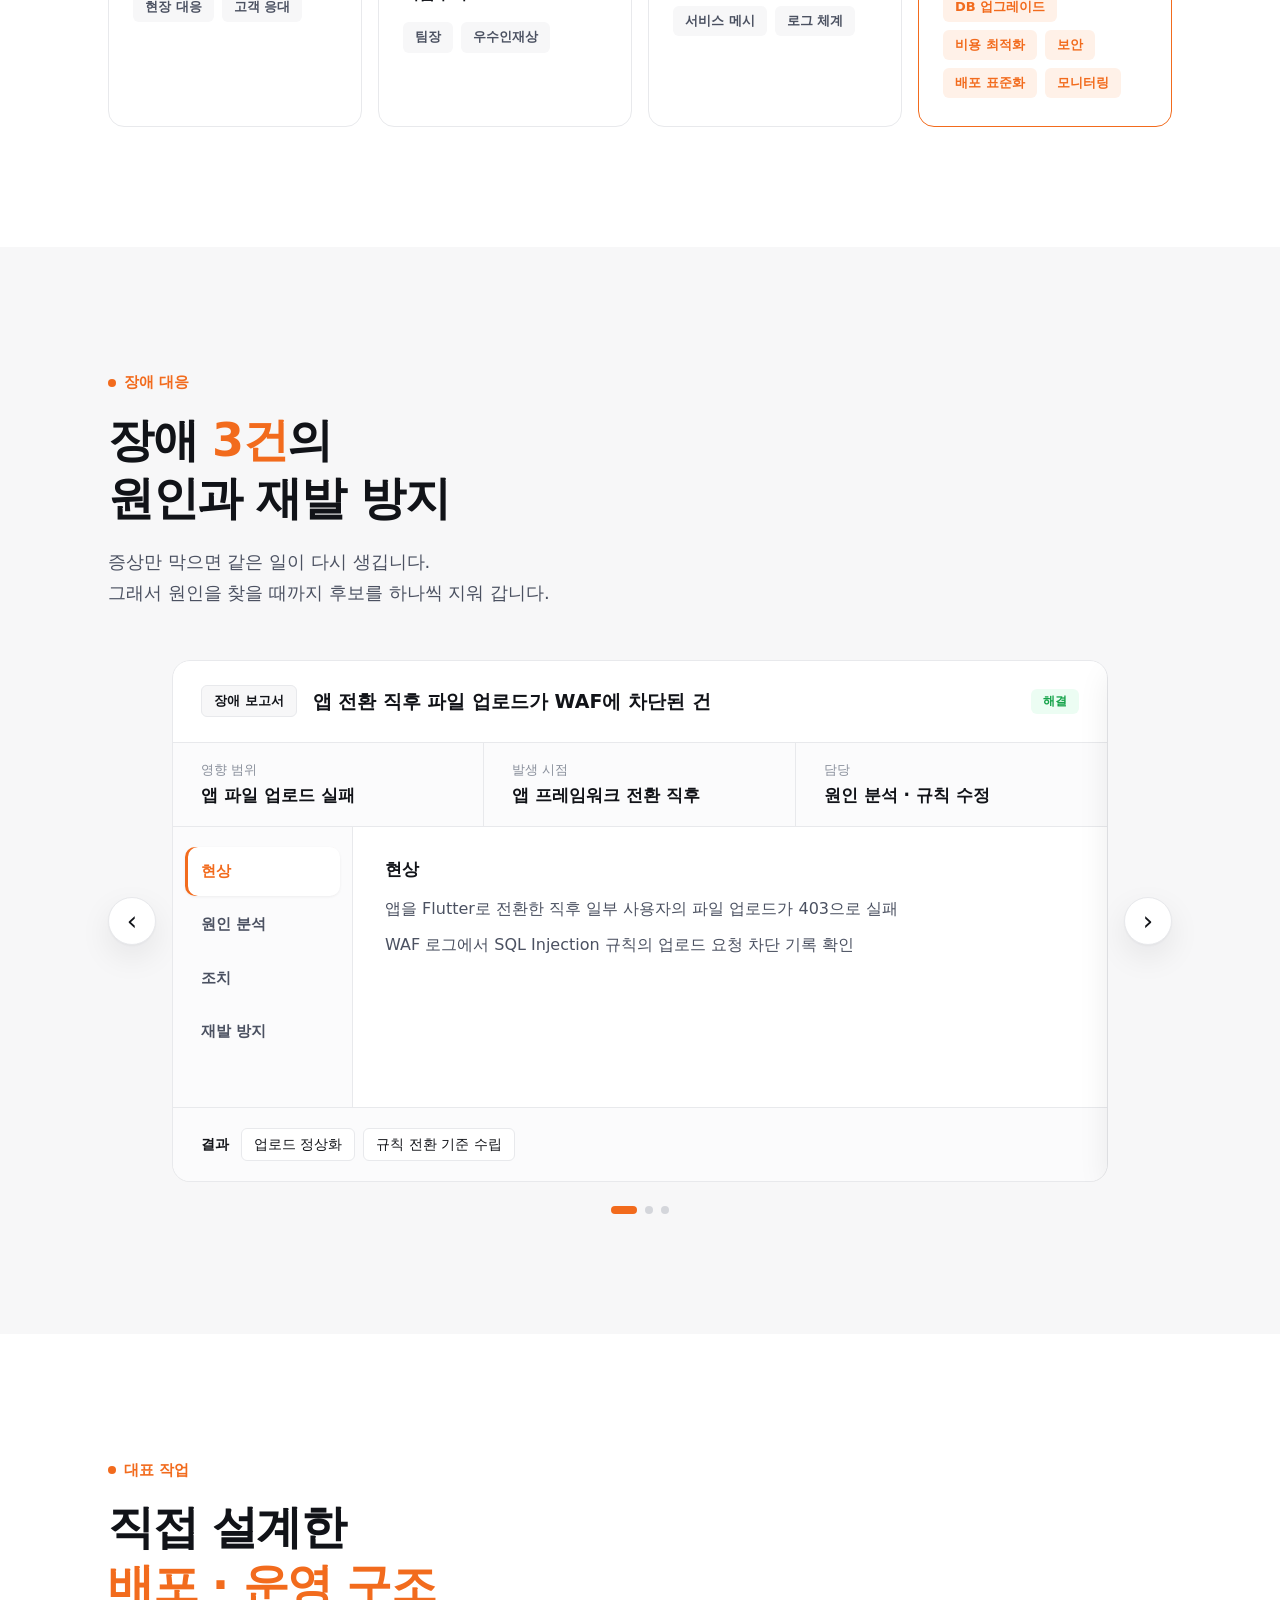
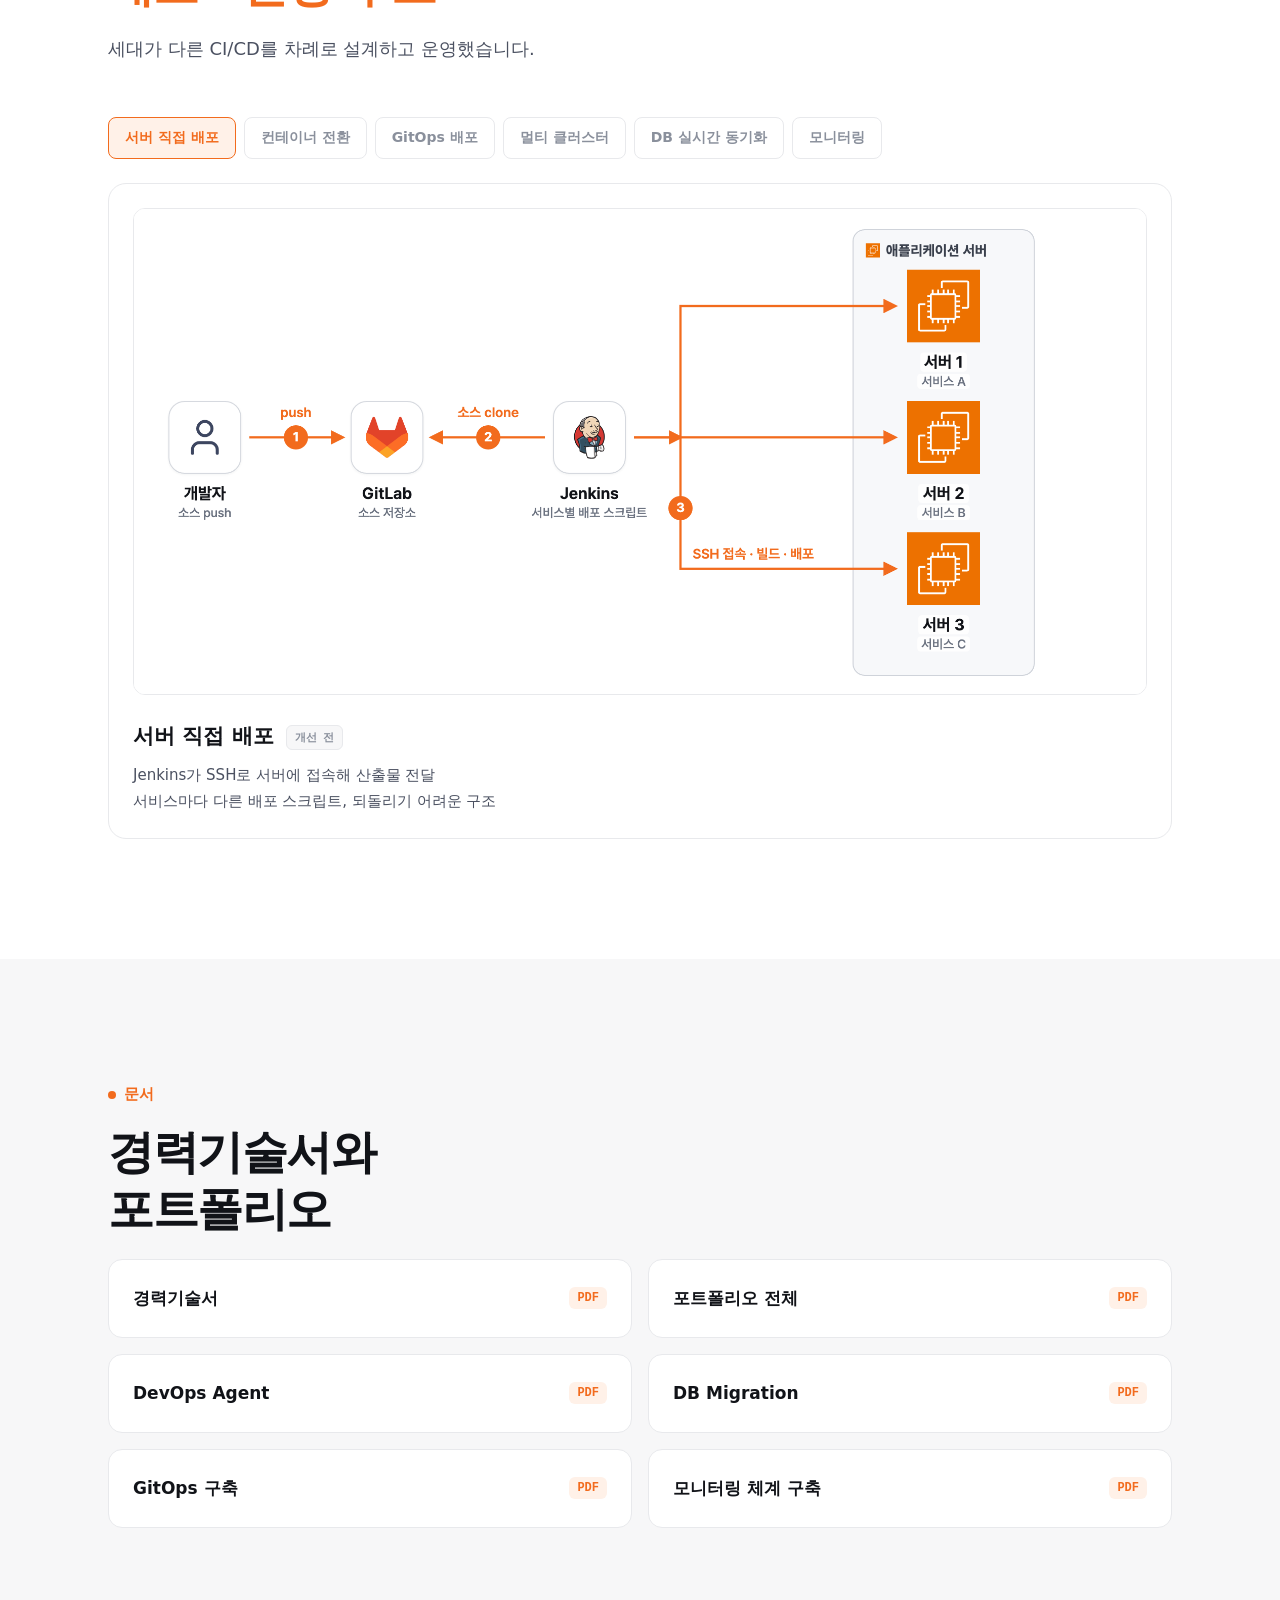
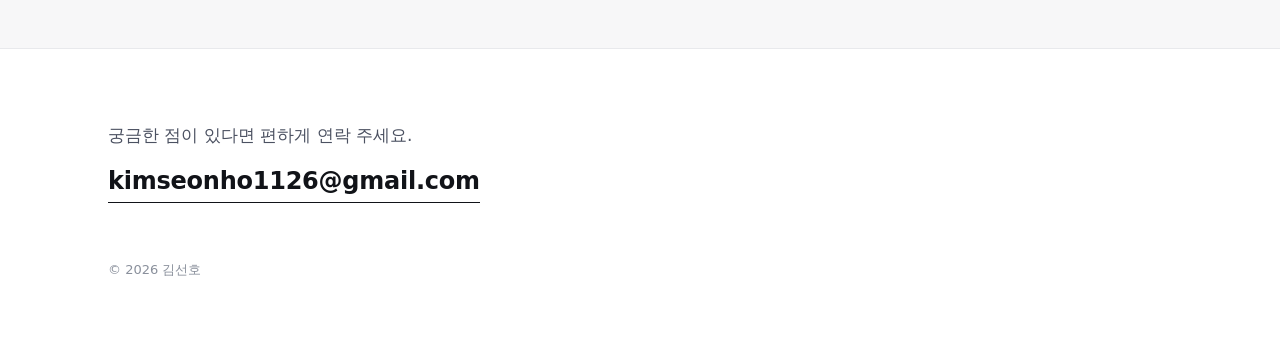
==== commit fac5bdad: "deploy: e05a625" ====
--- a/index.html
+++ b/index.html
@@ -18,7 +18,7 @@
   <div class="wrap">
     <a href="#" class="logo">seonho<span class="accent">.</span>dev</a>
     <nav aria-label="섹션 이동">
-      <a href="#story">걸어온 길</a><a href="#how">문제 해결</a><a href="#work">대표 작업</a><a href="#auto">자동화</a><a href="#docs">문서</a>
+      <a href="#story">걸어온 길</a><a href="#how">문제 해결</a><a href="#work">대표 작업</a><a href="#docs">문서</a>
     </nav>
   </div>
 </header>
@@ -325,52 +325,18 @@
   </div>
 </section>
 
-<!-- 자동화 -->
-<section id="auto" class="section reveal">
-  <div class="wrap">
-    <p class="eyebrow">자동화</p>
-    <h2>수동 작업 <span class="accent">4가지</span>의<br>자동화</h2>
-    <p class="sub hint">가운데 손잡이를 좌우로 끌어 보세요.</p>
-
-    <div class="split" style="--x:50%">
-      <div class="split-pane manual">
-        <div class="split-head"><span class="tag">수동</span><h3>사람 손에 묶여 있던 일</h3></div>
-        <ul>
-          <li><b>서버에 접속해 배포</b><span>서비스마다 다른 스크립트</span></li>
-          <li><b>야간 덤프 후 적재</b><span>다음 날 데이터로 테스트</span></li>
-          <li><b>파이프라인을 서비스마다 작성</b><span>같은 수정을 여러 번 반복</span></li>
-          <li><b>콘솔에서 리소스 직접 생성</b><span>환경마다 설정이 어긋남</span></li>
-        </ul>
-      </div>
-      <div class="split-pane auto">
-        <div class="split-head"><span class="tag">자동</span><h3>도구가 대신 하는 일</h3></div>
-        <ul>
-          <li><b>커밋 한 번으로 배포</b><span>설정 파일 2개로 서비스 추가</span></li>
-          <li><b>관리형 CDC로 실시간 복제</b><span>테이블 268개</span></li>
-          <li><b>공용 함수로 파이프라인 구성</b><span>원자 함수 7 · 조합 템플릿 4</span></li>
-          <li><b>코드로 환경 생성 · 변경</b><span>Terraform 커스텀 모듈 15종</span></li>
-        </ul>
-      </div>
-      <button class="split-handle" role="slider" tabindex="0" aria-label="수동과 자동 비교"
-              aria-valuemin="0" aria-valuemax="100" aria-valuenow="50">⟨ ⟩</button>
-    </div>
-
-    <p class="ai-line">반복되는 분석과 조립은 AI에 맡기고, 판단과 검증은 직접 합니다.</p>
-  </div>
-</section>
-
 <!-- 문서 -->
 <section id="docs" class="section alt reveal">
   <div class="wrap">
     <p class="eyebrow">문서</p>
-    <h2>경력기술서와<br>사례 문서</h2>
+    <h2>경력기술서와<br>포트폴리오</h2>
     <div class="docs">
       <button data-pdf="docs/career.pdf" data-title="경력기술서">경력기술서<span>PDF</span></button>
-      <button data-pdf="docs/mysql-upgrade.pdf" data-title="MySQL 업그레이드">MySQL 업그레이드 사례<span>PDF</span></button>
-      <button data-pdf="docs/gitops-platform.pdf" data-title="GitOps 배포 플랫폼">GitOps 배포 플랫폼 구축<span>PDF</span></button>
-      <button data-pdf="docs/monitoring.pdf" data-title="모니터링 구축">모니터링 체계 구축<span>PDF</span></button>
-      <button data-pdf="docs/edu-project-summary.pdf" data-title="교육과정 프로젝트 요약">교육과정 프로젝트 요약<span>PDF</span></button>
-      <button data-pdf="docs/edu-portfolio.pdf" data-title="교육과정 발표 자료">교육과정 발표 자료<span>PDF</span></button>
+      <button data-pdf="docs/portfolio.pdf" data-title="포트폴리오 전체">포트폴리오 전체<span>PDF</span></button>
+      <button data-pdf="docs/devops-agent.pdf" data-title="DevOps Agent">DevOps Agent<span>PDF</span></button>
+      <button data-pdf="docs/db-migration.pdf" data-title="DB Migration">DB Migration<span>PDF</span></button>
+      <button data-pdf="docs/gitops.pdf" data-title="GitOps 구축">GitOps 구축<span>PDF</span></button>
+      <button data-pdf="docs/monitoring.pdf" data-title="모니터링 체계 구축">모니터링 체계 구축<span>PDF</span></button>
     </div>
   </div>
 </section>
@@ -379,20 +345,10 @@
 <section class="final">
   <div class="wrap">
     <p>궁금한 점이 있다면 편하게 연락 주세요.</p>
-    <p class="mail-label">
-      <svg viewBox="0 0 24 24" fill="none" stroke="currentColor" stroke-width="1.8" stroke-linecap="round" stroke-linejoin="round" aria-hidden="true">
-        <rect x="2.5" y="5" width="19" height="14" rx="2.5"/>
-        <path d="M3.5 7.5l8.5 5.5 8.5-5.5"/>
-      </svg>
-      Contact Email
-    </p>
-    <div class="mail">
-      <span id="mail-text">kimseonho1126@gmail.com</span>
-      <button id="mail-copy" aria-label="이메일 주소 복사">복사</button>
-    </div>
-  </div>
-</section>
-<footer class="foot">© 2026 김선호 · GitHub Actions로 자동 배포됩니다.</footer>
+    <a class="mail" href="mailto:kimseonho1126@gmail.com">kimseonho1126@gmail.com</a>
+    <p class="copy">© 2026 김선호</p>
+  </div>
+</section>
 
 <dialog id="viewer" aria-labelledby="viewer-title">
   <div class="viewer-bar">
--- a/assets/style.css
+++ b/assets/style.css
@@ -135,13 +135,15 @@
 .gal-tabs button { padding:8px 16px; border: 1px solid var(--line); border-radius: 8px; background: #fff; color: var(--muted); font-weight: 600; font-size: 14px; transition: border-color .2s, color .2s, background .2s; }
 .gal-tabs button:hover { color: var(--ink); border-color: var(--ink); }
 .gal-tabs button.on { background: var(--accent-soft); border-color: var(--accent); color: var(--accent); }
-.arch { display: grid; grid-template-columns: 1.35fr 1fr; gap:28px; align-items: center; background: #fff; border: 1px solid var(--line); border-radius: 18px; padding:24px; }
+.arch { display: grid; grid-template-columns: 1fr; gap:24px; background: #fff; border: 1px solid var(--line); border-radius: 18px; padding:24px; }
 .arch[hidden] { display: none; }   /* [hidden]이 display:grid에 밀리지 않게 */
 .arch-img { display: block; position: relative; padding:0; background: var(--alt); border: 1px solid var(--line); border-radius: 12px; overflow: hidden; cursor: zoom-in; }
-.arch-img img { display: block; width: 100%; height: 300px; object-fit: contain; object-position: center; background: #fff; }
+.arch-img img { display: block; width: 100%; height: auto; max-height: 780px; min-height: 240px; object-fit: contain; object-position: center; background: #fff; }
 .arch-img .zoom { position: absolute; right: 10px; bottom: 10px; padding:4px 12px; border-radius: 6px; background: rgba(17,19,24,.78); color: #fff; font: 600 12px var(--font); opacity: 0; transition: opacity .2s; }
 .arch-img:hover .zoom, .arch-img:focus-visible .zoom { opacity: 1; }
-.arch figcaption { display: flex; flex-direction: column; gap:12px; }
+.arch figcaption { display: grid; grid-template-columns: 1fr auto; gap:8px 48px; align-items: start; }
+.arch figcaption h3, .arch figcaption p { grid-column: 1; }
+.arch figcaption .facts { grid-column: 2; grid-row: 1 / span 2; align-self: center; padding-top: 0; }
 .arch figcaption h3 { font-size: 21px; display: flex; align-items: center; gap:12px; }
 .arch figcaption h3 em { font: 600 11px var(--mono); font-style: normal; color: var(--muted); background: var(--alt); border: 1px solid var(--line); border-radius: 6px; padding:4px 8px; }
 .arch figcaption p { font-size: 15px; }
@@ -150,33 +152,6 @@
 .facts b span { color: inherit; }
 .facts li { font-size: 13px; color: var(--muted); }
 
-/* 자동화: 수동 · 자동 비교 슬라이더 */
-.hint { display: flex; align-items: center; gap:8px; }
-.hint::before { content: ""; width: 7px; height: 7px; border-radius: 50%; background: var(--accent); }
-.split { position: relative; height: 262px; border: 1px solid var(--line); border-radius: 18px; overflow: hidden; background: #fff; touch-action: pan-y; }
-.split-pane { position: absolute; inset: 0; padding:28px 32px; display: flex; flex-direction: column; gap:20px; }
-.split.dragging .split-pane, .split.dragging .split-handle { transition: none; }
-.split-pane.manual { background: var(--alt); clip-path: inset(0 calc(100% - var(--x)) 0 0); }
-.split-pane.auto { background: #fff8f3; clip-path: inset(0 0 0 var(--x)); }
-.split-head { display: flex; align-items: center; gap:12px; }
-.split-head h3 { font-size: 18px; color: var(--muted); white-space: nowrap; }
-.split-pane.auto .split-head h3 { color: var(--ink); }
-.split-pane .tag { font: 700 12px var(--mono); padding:4px 12px; border-radius: 6px; background: #fff; border: 1px solid var(--line); color: var(--muted); }
-.split-pane.auto .tag { background: var(--accent-soft); border-color: var(--accent); color: var(--accent); }
-.split-pane ul { list-style: none; display: grid; grid-template-columns: repeat(2, minmax(0, 1fr)); gap:12px; }
-.split-pane li { padding:16px 16px; border: 1px solid var(--line); border-radius: 12px; background: #fff; }
-.split-pane.manual li { background: #fff; border-style: dashed; }
-.split-pane b { display: block; font-size: 15px; color: var(--muted); font-weight: 700; white-space: nowrap; }
-.split-pane span { display: block; margin-top:4px; font-size: 13px; color: var(--muted); white-space: nowrap; }
-.split-pane.auto b { color: var(--ink); }
-.split-pane.auto span { color: var(--accent); font-weight: 600; }
-.split-handle { position: absolute; top: 50%; left: var(--x); width: 38px; height: 38px; margin: -19px 0 0 -19px; z-index: 3;
-                display: flex; align-items: center; justify-content: center; gap:4px; border-radius: 50%;
-                background: var(--accent); color: #fff; font-size: 14px; line-height: 1; cursor: col-resize;
-                box-shadow: 0 2px 8px rgba(17,19,24,.16); }
-.split-handle::before { content: ""; position: absolute; left: 50%; top: -400px; bottom: -400px; width: 2px; margin-left: -1px; background: var(--accent); z-index: -1; }
-.split-handle:focus-visible { outline: 2px solid var(--ink); outline-offset: 3px; }
-.ai-line { margin-top:20px; font-size: 15px; color: var(--muted); }
 
 /* 이미지 라이트박스 */
 .imgbox-body { flex: 1; overflow: auto; background: var(--alt); display: flex; align-items: center; justify-content: center; padding:16px; }
@@ -189,17 +164,12 @@
 .docs button:hover { border-color: var(--accent); }
 .docs span { font: 600 12px var(--mono); color: var(--accent); background: var(--accent-soft); padding:4px 8px; border-radius: 6px; }
 
-/* 마지막 CTA */
-.final { background: var(--ink); color: #c9ccd3; text-align: center; padding:92px 0; }
-.final p { font-size: 17px; }
-.final .mail-label { display: inline-flex; align-items: center; gap:8px; margin-top:40px; font: 600 15px var(--mono); letter-spacing: 0; color: #9aa0aa; }
-.final .mail-label svg { width: 19px; height: 19px; color: var(--accent); }
-.final .mail { display: flex; flex-direction: column; align-items: center; gap:16px; margin-top:12px; }
-.final .mail span { font: 700 clamp(22px, 2.6vw, 28px) var(--font); letter-spacing: -.02em; color: #fff; user-select: all; }
-.final .mail button { font: 600 13px var(--font); color: #9aa0aa; border: 1px solid #343944; border-radius: 8px; padding:8px 20px; transition: color .2s, border-color .2s; }
-.final .mail button:hover { color: #fff; border-color: #6b7280; }
-.final .mail button.done { color: var(--accent); border-color: var(--accent); }
-.foot { background: var(--ink); color: #6b7080; text-align: center; font-size: 13px; padding:0 0 40px; }
+/* 마지막 연락처 */
+.final { padding:72px 0 56px; border-top: 1px solid var(--line); }
+.final p { font-size: 17px; color: var(--text); }
+.final .mail { display: inline-block; margin-top:12px; font-size: 24px; font-weight: 600; color: var(--ink); letter-spacing: -.01em; border-bottom: 1px solid var(--ink); }
+.final .mail:hover { color: var(--accent); border-color: var(--accent); }
+.final .copy { margin-top:56px; font-size: 13px; color: var(--muted); }
 
 /* 스크롤 등장 */
 .reveal { opacity: 0; transform: translateY(24px); transition: opacity .7s ease, transform .7s ease; }
@@ -218,7 +188,8 @@
 @media (max-width: 960px) {
   .hero .wrap { grid-template-columns: 1fr; }
   .road { grid-template-columns: repeat(2, 1fr); }
-  .arch { grid-template-columns: 1fr; }
+  .arch figcaption { grid-template-columns: 1fr; }
+  .arch figcaption .facts { grid-column: 1; grid-row: auto; }
 }
 @media (max-width: 640px) {
   body { font-size: 16px; }
@@ -229,12 +200,6 @@
   .stats div:nth-child(2) { border-right: 0; }
   .stats div:nth-child(-n+2) { border-bottom: 1px solid var(--line); }
   .road, .docs { grid-template-columns: 1fr; }
-  .split { height: 470px; }
-  .split-pane { padding:20px; }
-  .split-pane ul { grid-template-columns: 1fr; }
-  .split-pane.auto li, .split-pane.auto .split-head { text-align: right; justify-content: flex-end; }
-  .split-pane b, .split-pane span { white-space: normal; }
-  .split-head h3 { font-size: 16px; white-space: normal; }
   .facts { flex-wrap: wrap; gap:16px; }
   .mock-body { grid-template-columns: 1fr; }
   .mock-side { display: none; }
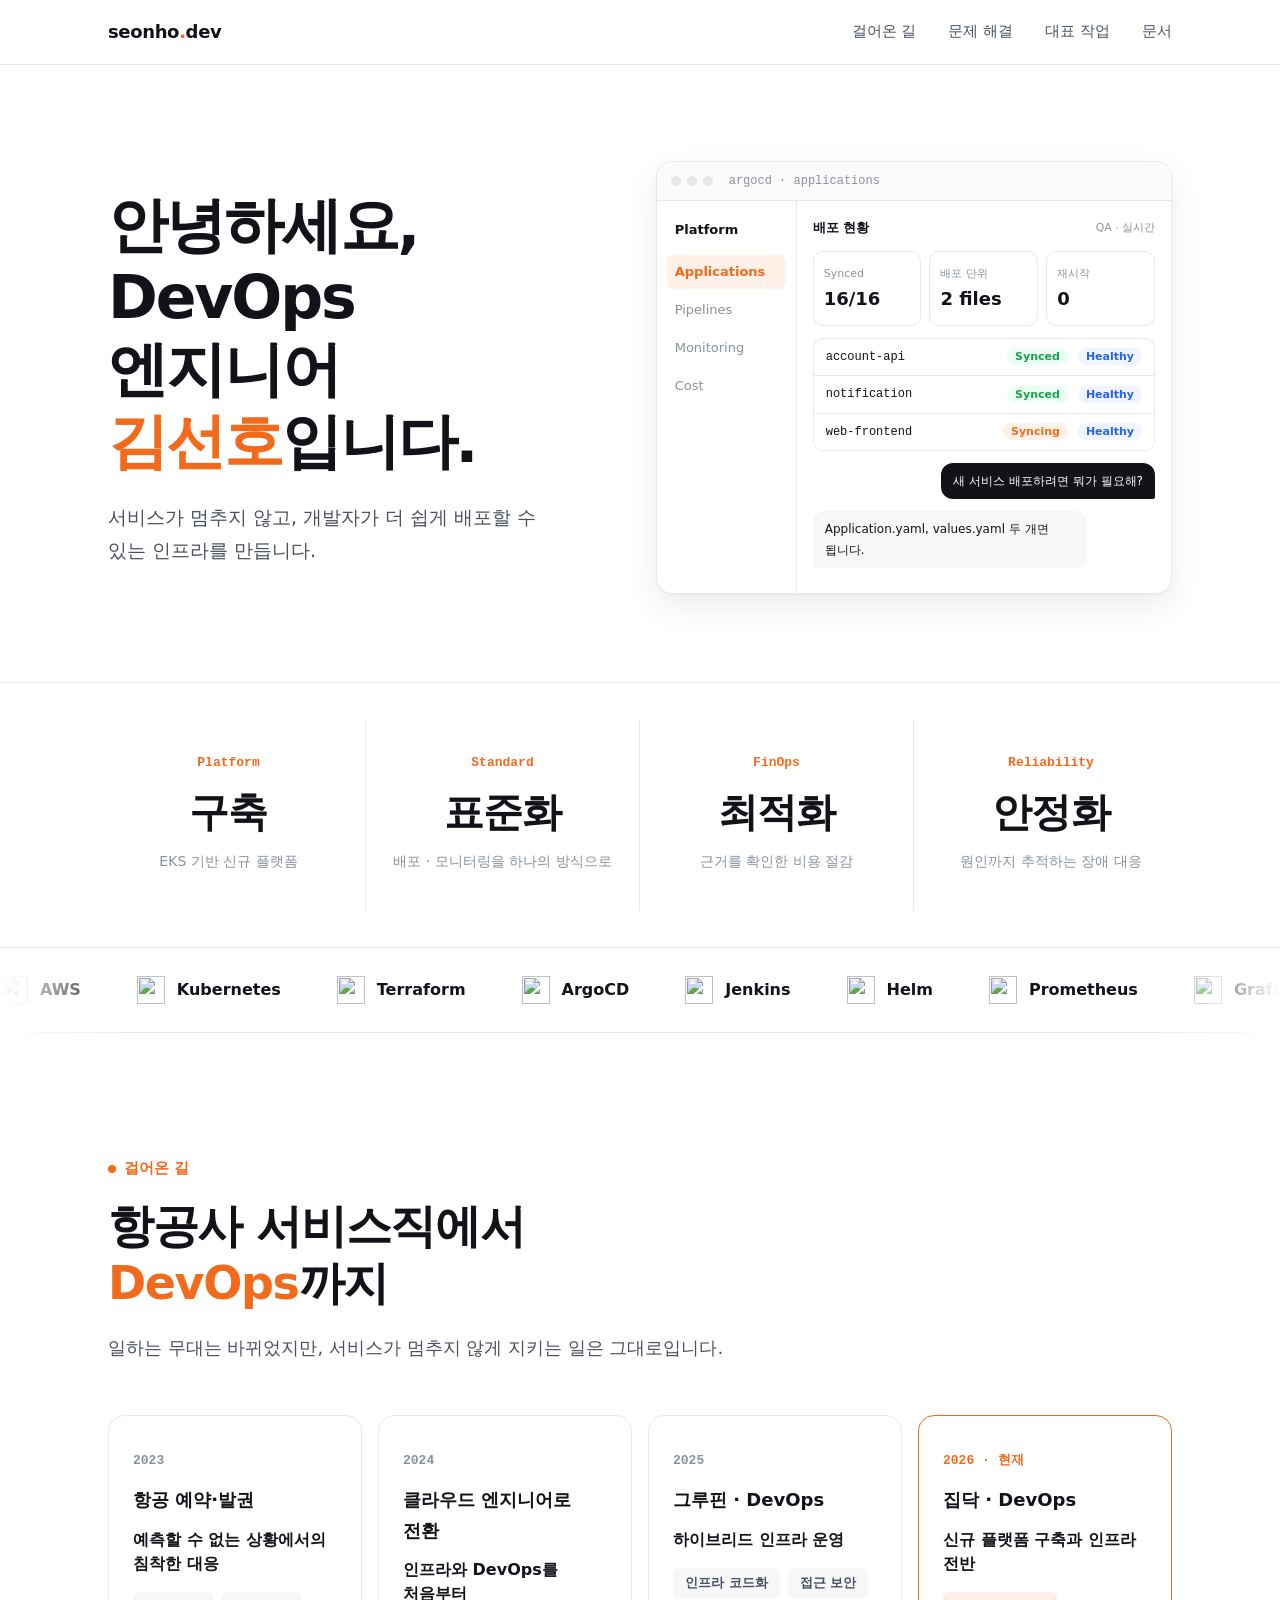
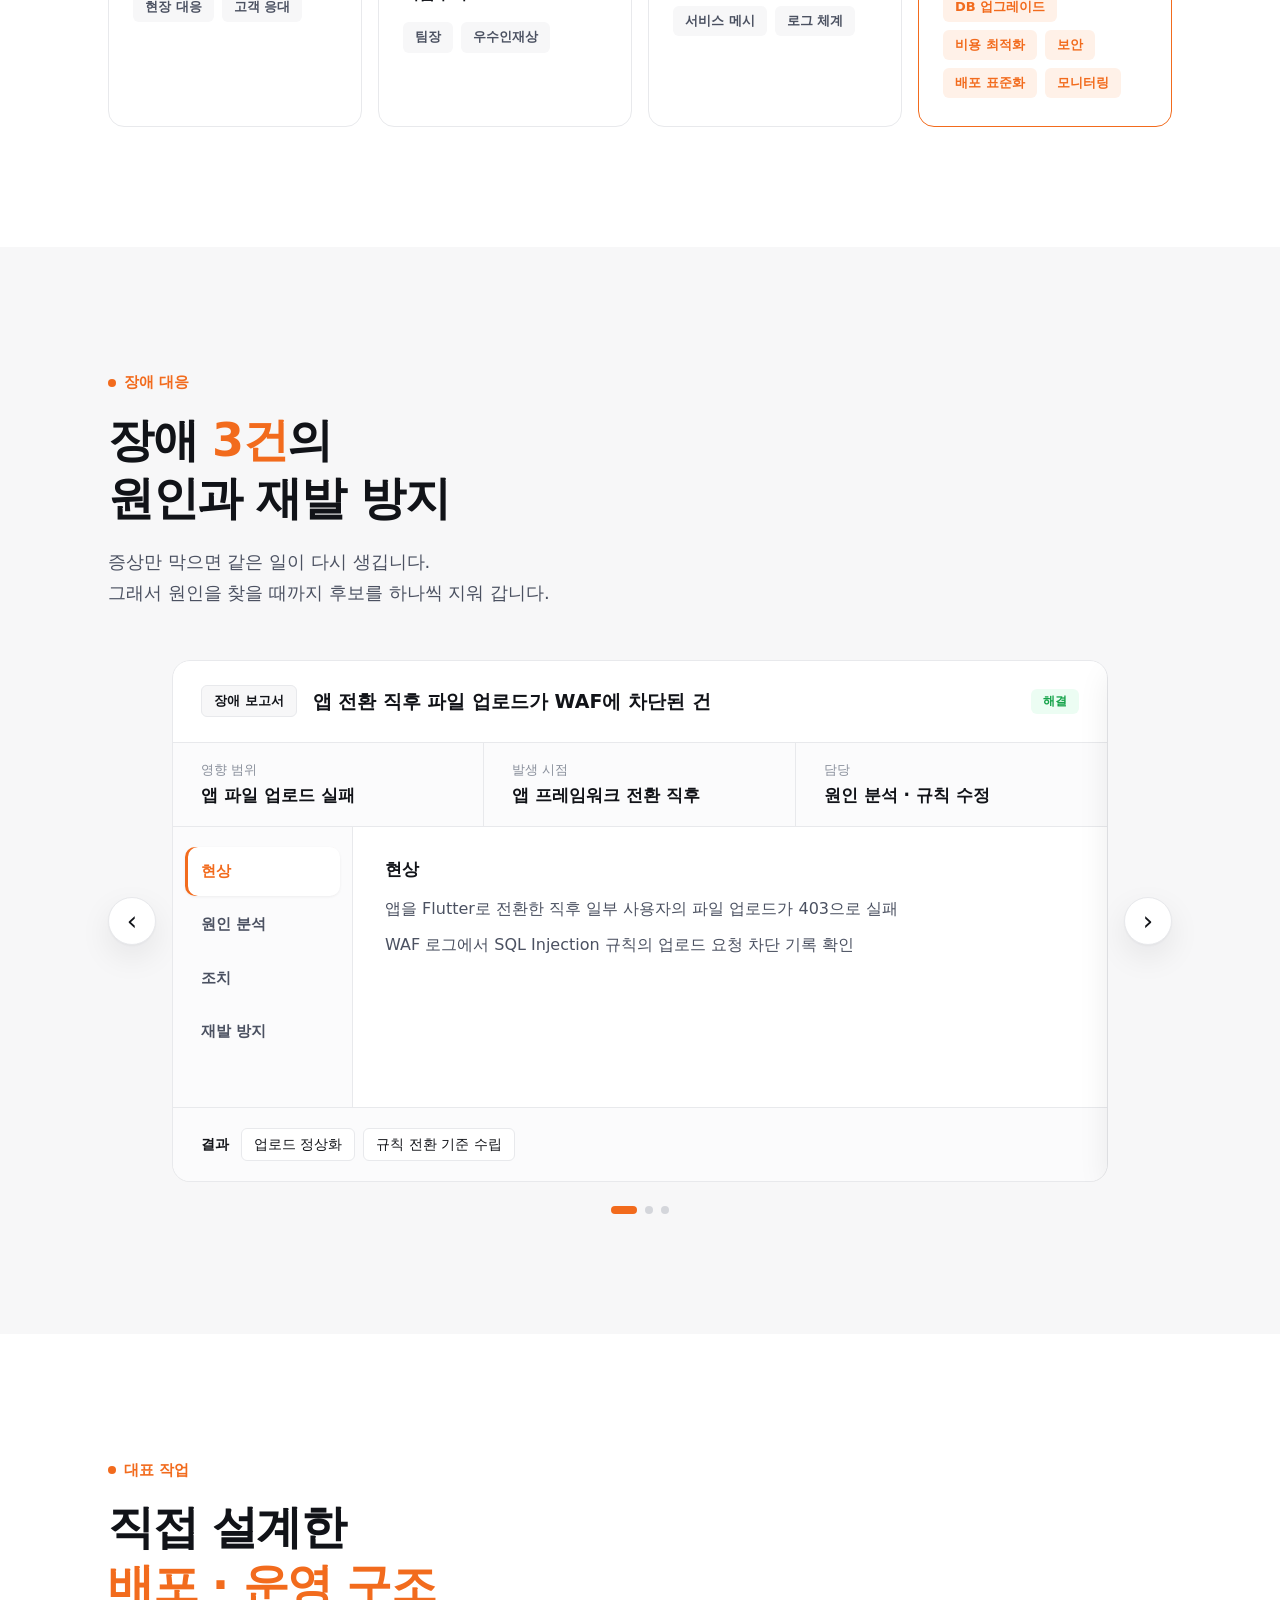
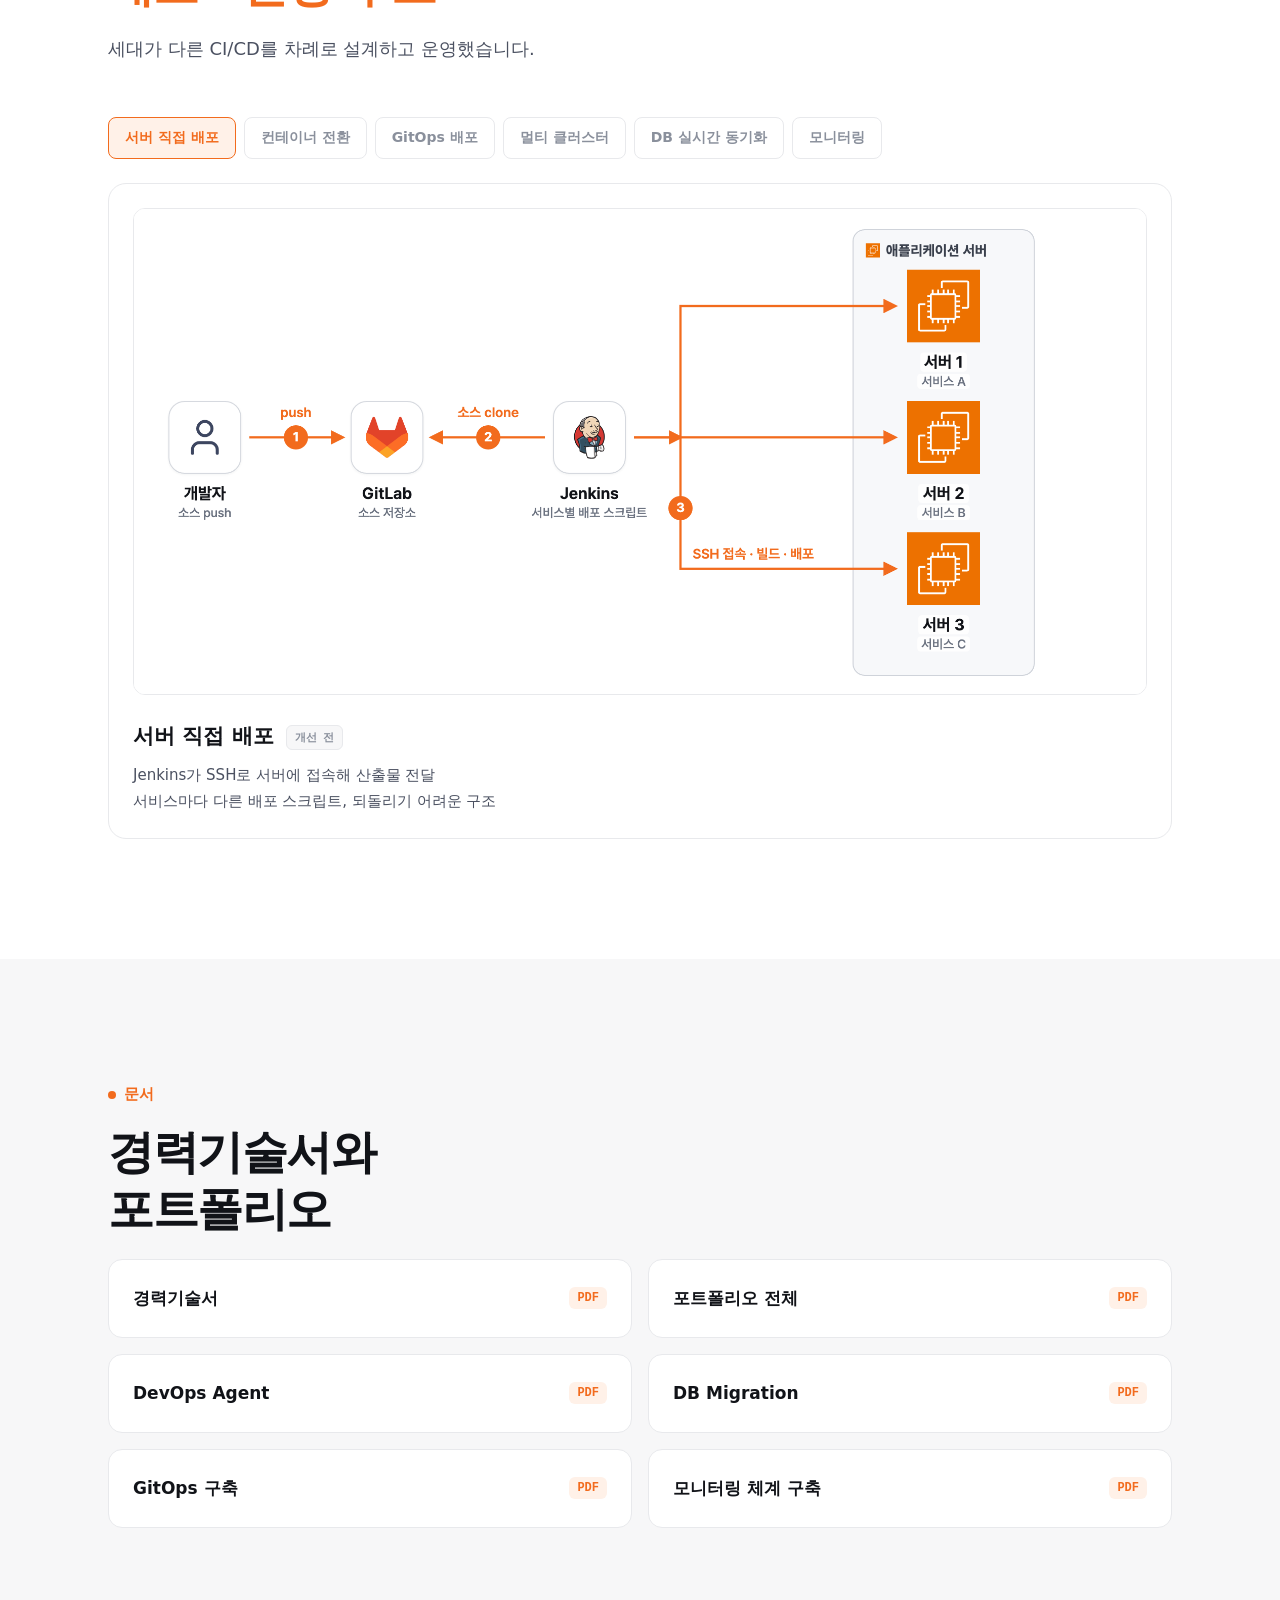
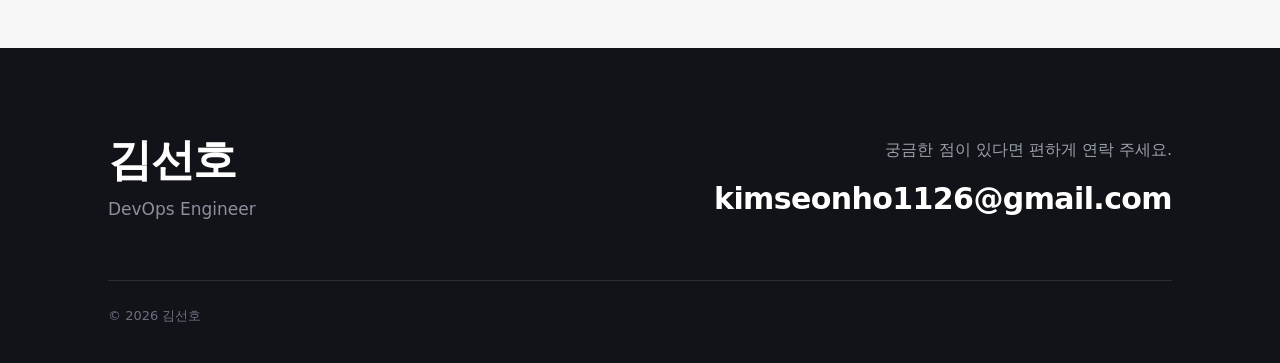
==== commit b1066947: "deploy: d327f78" ====
--- a/index.html
+++ b/index.html
@@ -344,8 +344,13 @@
 <!-- 마무리 -->
 <section class="final">
   <div class="wrap">
-    <p>궁금한 점이 있다면 편하게 연락 주세요.</p>
-    <a class="mail" href="mailto:kimseonho1126@gmail.com">kimseonho1126@gmail.com</a>
+    <div class="final-main">
+      <div class="who"><strong>김선호</strong><span>DevOps Engineer</span></div>
+      <div class="reach">
+        <p>궁금한 점이 있다면 편하게 연락 주세요.</p>
+        <a class="mail" href="mailto:kimseonho1126@gmail.com">kimseonho1126@gmail.com</a>
+      </div>
+    </div>
     <p class="copy">© 2026 김선호</p>
   </div>
 </section>
--- a/assets/style.css
+++ b/assets/style.css
@@ -165,11 +165,20 @@
 .docs span { font: 600 12px var(--mono); color: var(--accent); background: var(--accent-soft); padding:4px 8px; border-radius: 6px; }
 
 /* 마지막 연락처 */
-.final { padding:72px 0 56px; border-top: 1px solid var(--line); }
-.final p { font-size: 17px; color: var(--text); }
-.final .mail { display: inline-block; margin-top:12px; font-size: 24px; font-weight: 600; color: var(--ink); letter-spacing: -.01em; border-bottom: 1px solid var(--ink); }
-.final .mail:hover { color: var(--accent); border-color: var(--accent); }
-.final .copy { margin-top:56px; font-size: 13px; color: var(--muted); }
+.final { background: var(--ink); color: #c9ccd3; padding:88px 0 36px; }
+.final-main { display: flex; justify-content: space-between; align-items: flex-end; gap:40px; padding-bottom: 56px; border-bottom: 1px solid #2a2e38; }
+.final .who strong { display: block; font-size: 44px; line-height: 1.1; font-weight: 700; letter-spacing: -.03em; color: #fff; }
+.final .who span { display: block; margin-top:10px; font-size: 17px; color: #8a909c; }
+.final .reach { text-align: right; }
+.final .reach p { font-size: 16px; color: #9aa0aa; }
+.final .mail { display: inline-block; margin-top:10px; font-size: clamp(22px, 2.6vw, 30px); font-weight: 700; letter-spacing: -.02em; color: #fff; transition: color .2s; }
+.final .mail:hover { color: var(--accent); }
+.final .copy { margin-top:24px; font-size: 13px; color: #6b7080; }
+@media (max-width: 640px) {
+  .final { padding:64px 0 28px; }
+  .final-main { flex-direction: column; align-items: flex-start; gap:32px; padding-bottom: 40px; }
+  .final .reach { text-align: left; }
+}
 
 /* 스크롤 등장 */
 .reveal { opacity: 0; transform: translateY(24px); transition: opacity .7s ease, transform .7s ease; }
